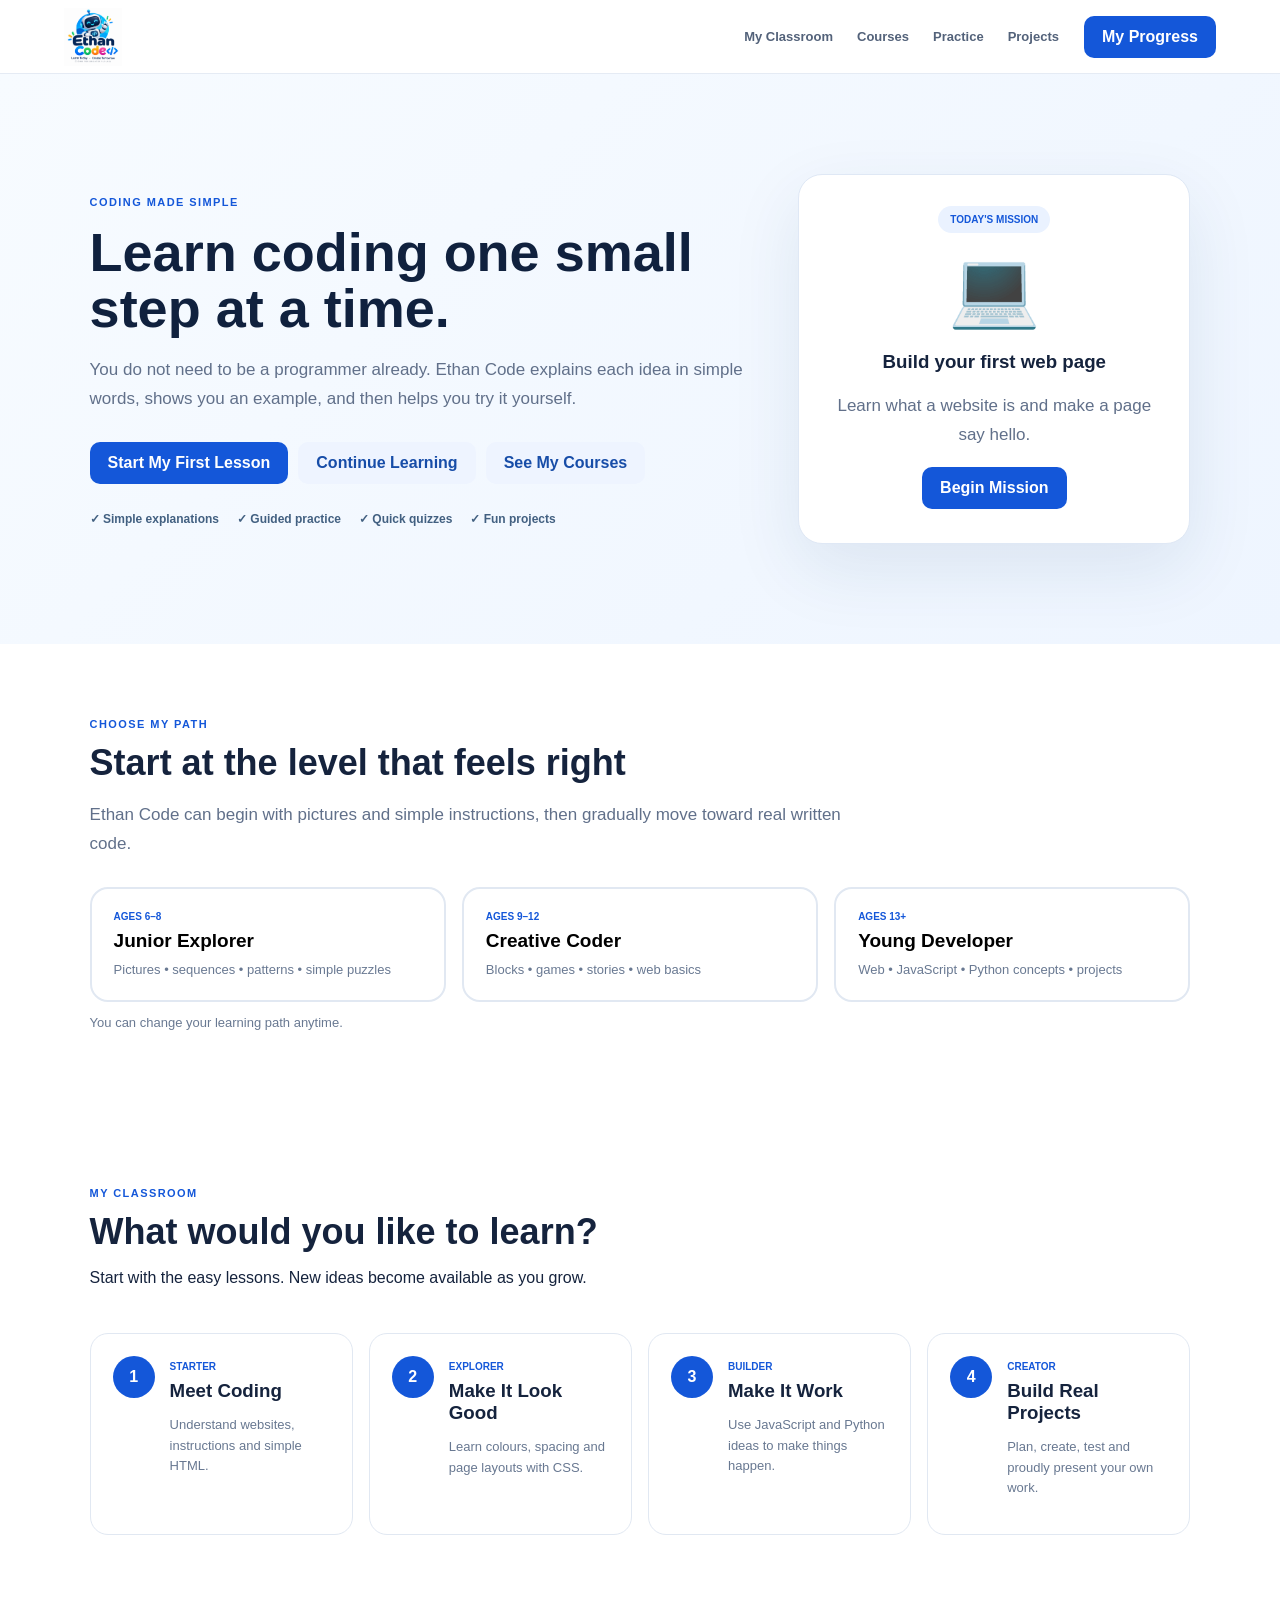
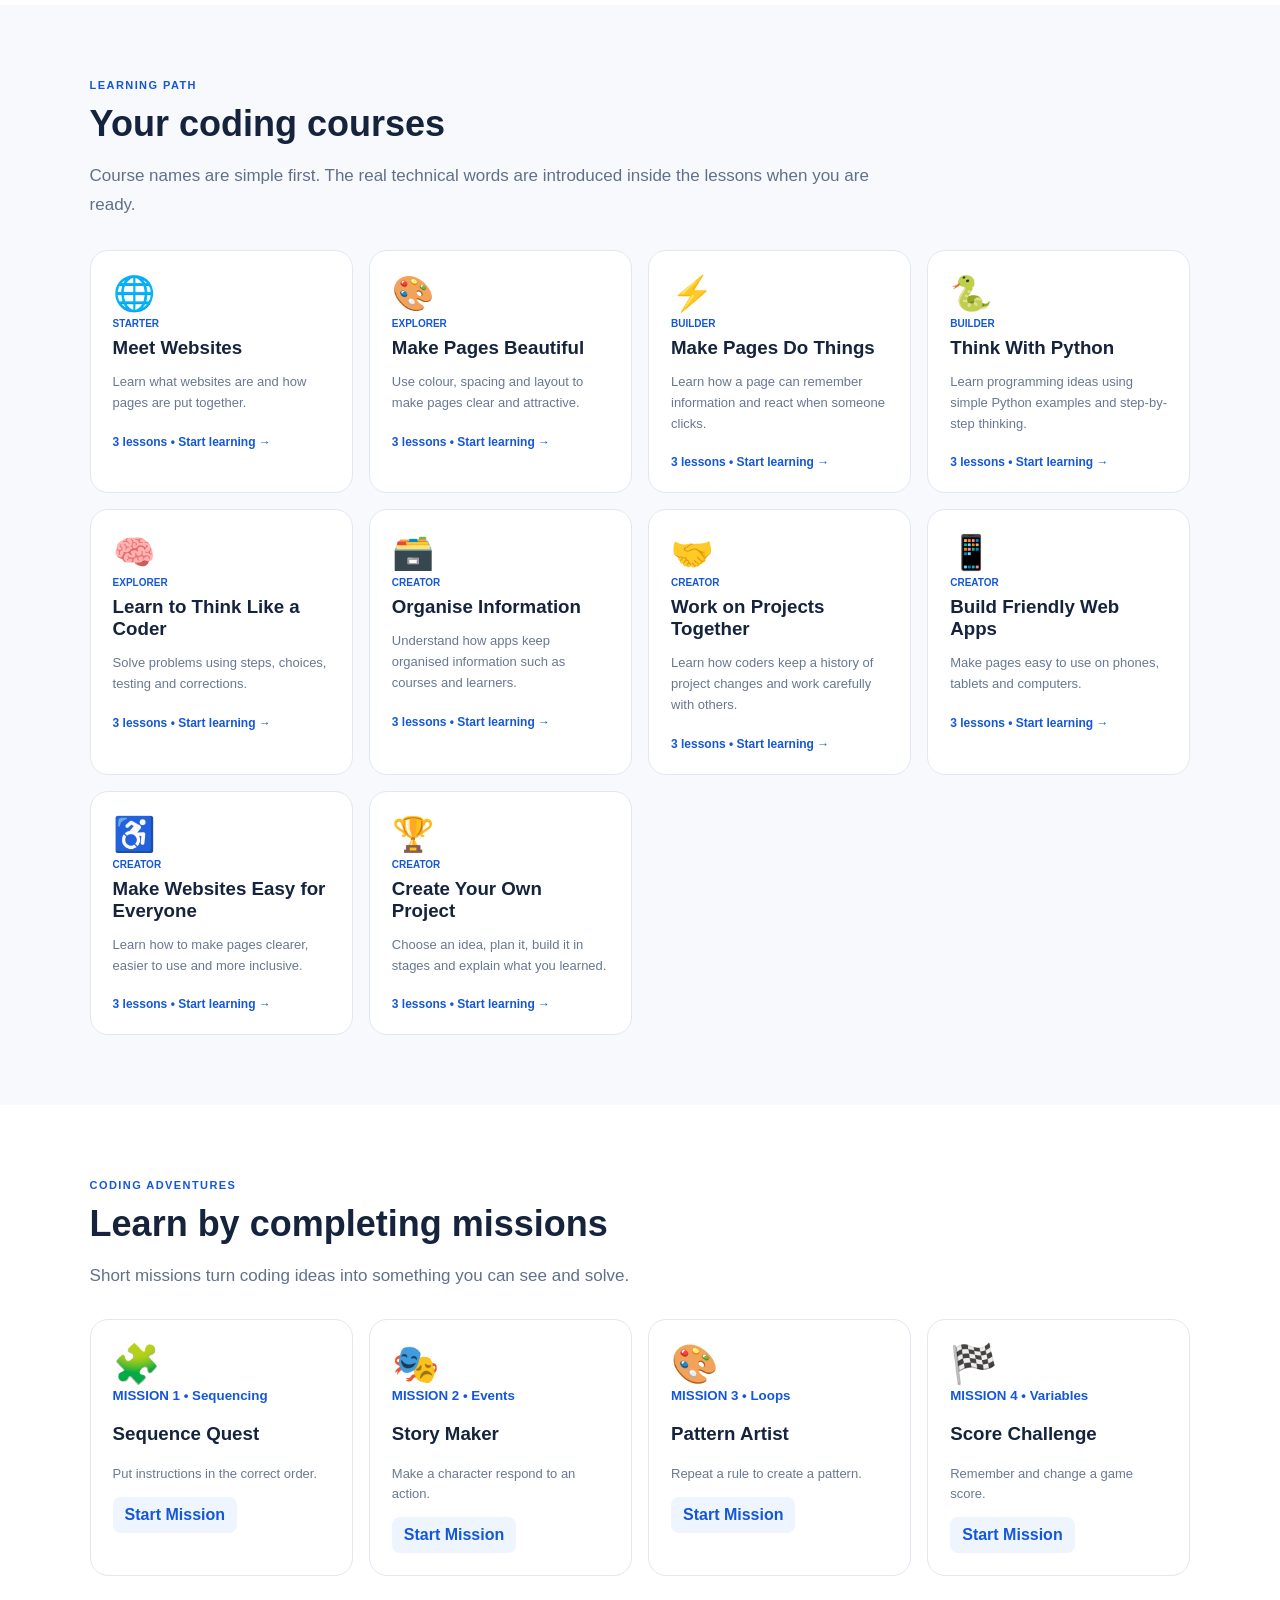
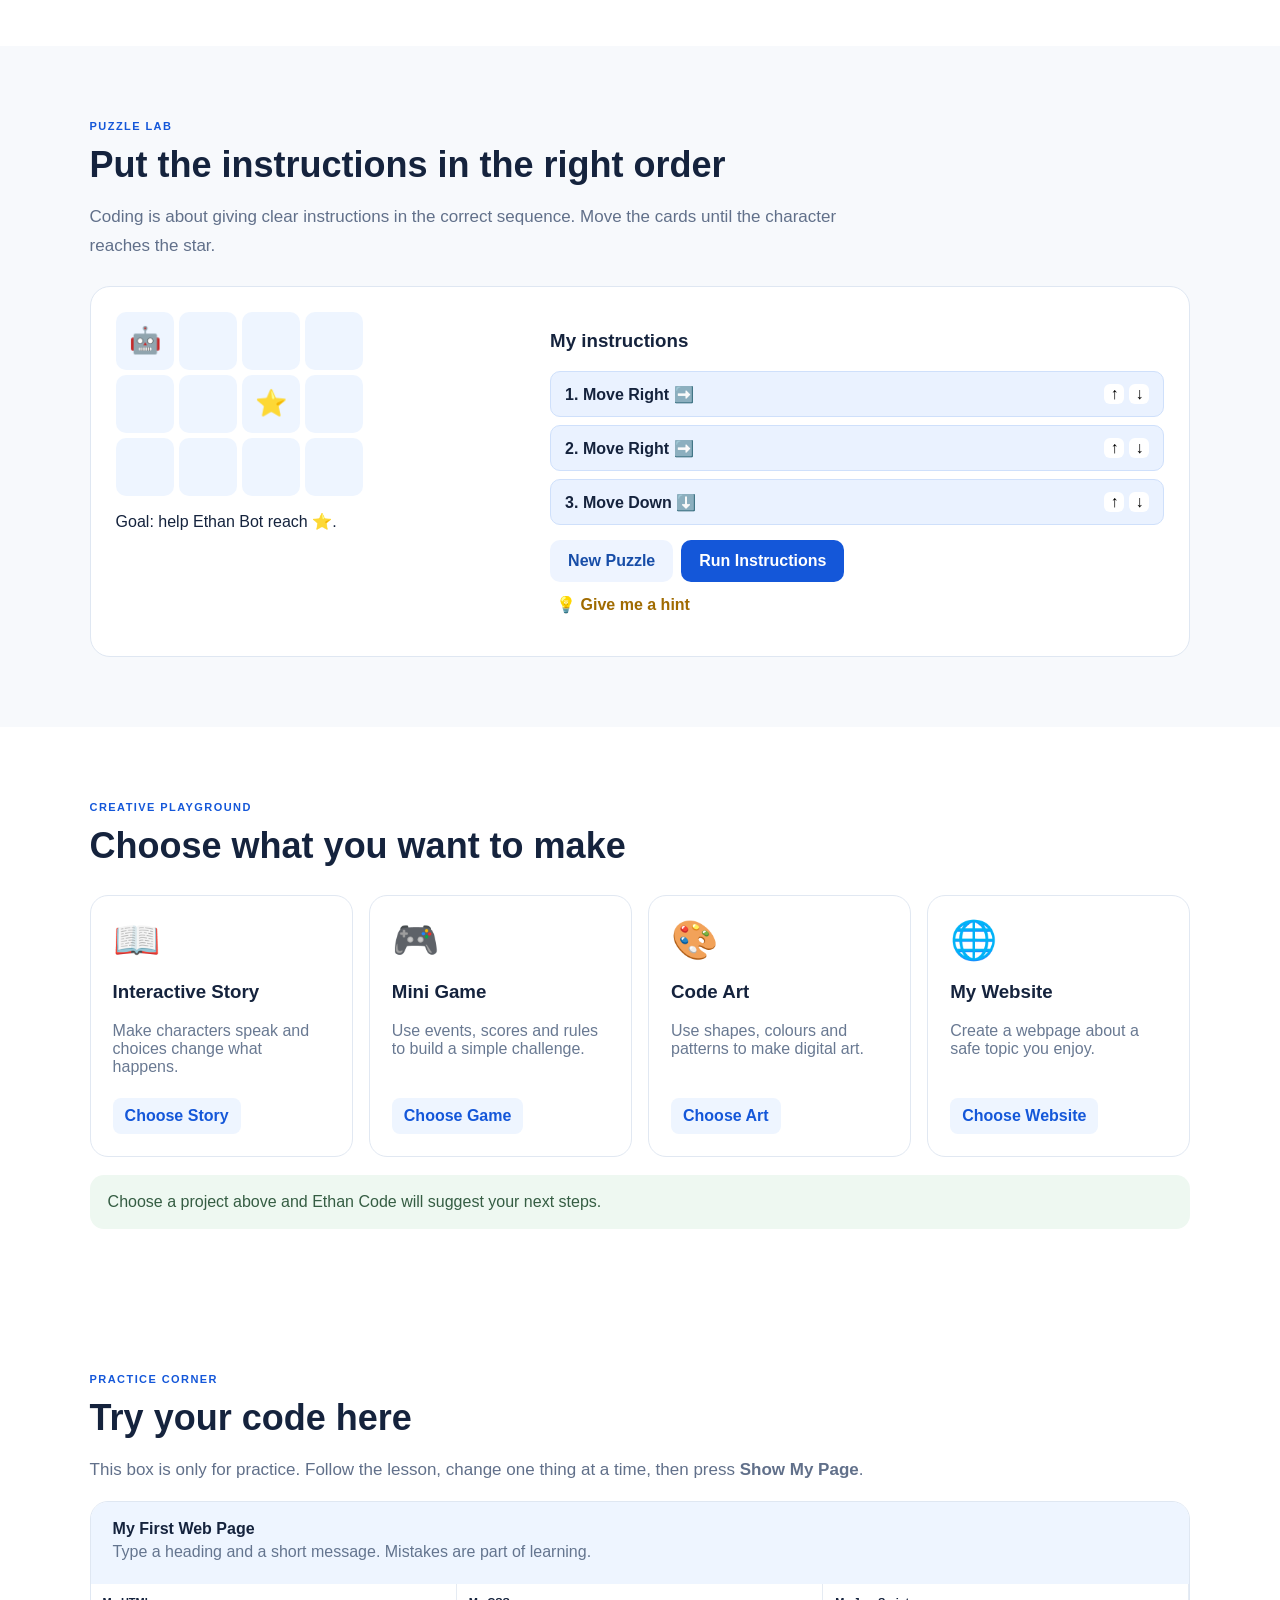
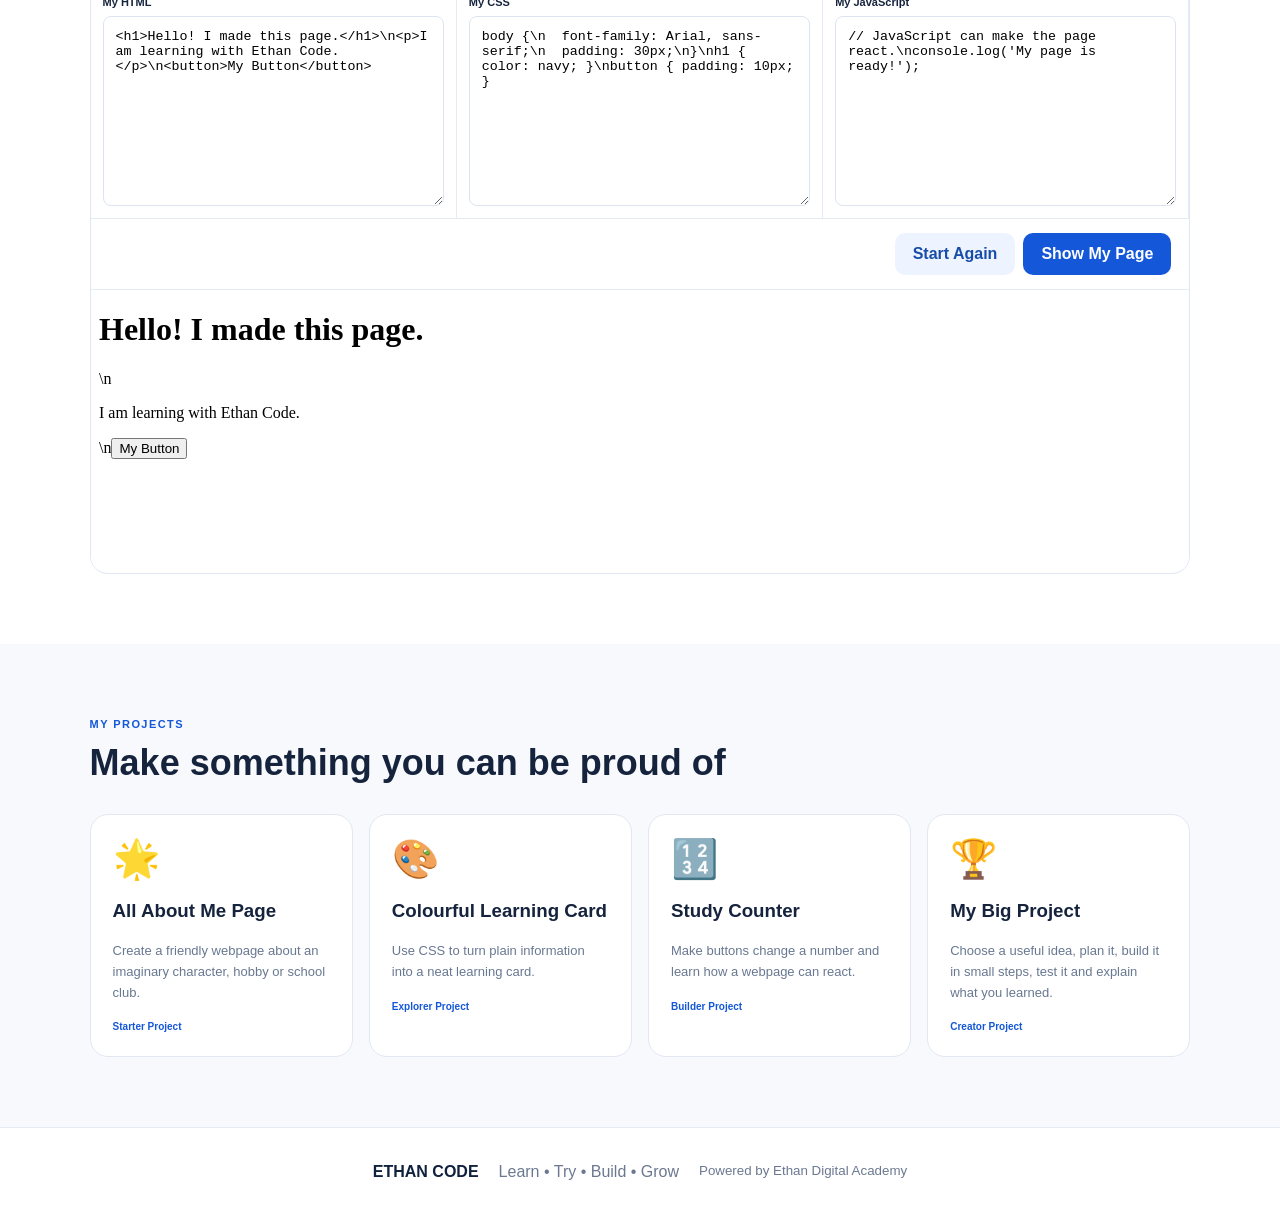
==== index.html @ 8cc3f7b1 "Add files via upload" ====
<!doctype html>
<html lang="en">
<head>
<meta charset="utf-8"><meta name="viewport" content="width=device-width,initial-scale=1">
<title>Ethan Code Classroom</title><link rel="stylesheet" href="assets/style.css">
</head>
<body>
<header class="top">
 <a class="brand" href="#" aria-label="Ethan Code home"><img class="official-logo" src="assets/ethan-code-logo.png" alt="Ethan Code"></a>
 <button class="menubtn" id="menuBtn" aria-label="Open menu">☰</button><nav id="mainNav"><a href="#classroom">My Classroom</a><a href="#courses">Courses</a><a href="#practice">Practice</a><a href="#projects">Projects</a></nav>
 <button class="pill" id="progressBtn">My Progress</button>
</header>

<main>
<section class="hero">
 <div><span class="tag">CODING MADE SIMPLE</span><h1>Learn coding one small step at a time.</h1>
 <p>You do not need to be a programmer already. Ethan Code explains each idea in simple words, shows you an example, and then helps you try it yourself.</p>
 <div class="heroactions"><button class="primary" id="startBtn">Start My First Lesson</button><button class="secondary" id="continueBtn">Continue Learning</button><a class="secondary" href="#courses">See My Courses</a></div>
 <div class="promise"><span>✓ Simple explanations</span><span>✓ Guided practice</span><span>✓ Quick quizzes</span><span>✓ Fun projects</span></div></div>
 <div class="hero-card"><span class="bubble">TODAY'S MISSION</span><div class="bigicon">💻</div><h3>Build your first web page</h3><p>Learn what a website is and make a page say hello.</p><button class="primary" id="missionBtn">Begin Mission</button></div>
</section>


<section class="section pathfinder" id="pathfinder">
 <span class="tag">CHOOSE MY PATH</span><h2>Start at the level that feels right</h2>
 <p class="lead">Ethan Code can begin with pictures and simple instructions, then gradually move toward real written code.</p>
 <div class="pathcards">
  <button data-path="junior"><b>AGES 6–8</b><strong>Junior Explorer</strong><span>Pictures • sequences • patterns • simple puzzles</span></button>
  <button data-path="creator"><b>AGES 9–12</b><strong>Creative Coder</strong><span>Blocks • games • stories • web basics</span></button>
  <button data-path="young"><b>AGES 13+</b><strong>Young Developer</strong><span>Web • JavaScript • Python concepts • projects</span></button>
 </div>
 <p class="pathnote" id="pathNote">You can change your learning path anytime.</p>
</section><section class="section" id="classroom">
 <div class="heading"><div><span class="tag">MY CLASSROOM</span><h2>What would you like to learn?</h2><p>Start with the easy lessons. New ideas become available as you grow.</p></div></div>
 <div class="levels">
  <article><span class="levelno">1</span><div><b>STARTER</b><h3>Meet Coding</h3><p>Understand websites, instructions and simple HTML.</p></div></article>
  <article><span class="levelno">2</span><div><b>EXPLORER</b><h3>Make It Look Good</h3><p>Learn colours, spacing and page layouts with CSS.</p></div></article>
  <article><span class="levelno">3</span><div><b>BUILDER</b><h3>Make It Work</h3><p>Use JavaScript and Python ideas to make things happen.</p></div></article>
  <article><span class="levelno">4</span><div><b>CREATOR</b><h3>Build Real Projects</h3><p>Plan, create, test and proudly present your own work.</p></div></article>
 </div>
</section>

<section class="section soft" id="courses">
 <span class="tag">LEARNING PATH</span><h2>Your coding courses</h2><p class="lead">Course names are simple first. The real technical words are introduced inside the lessons when you are ready.</p>
 <div class="coursegrid" id="courseGrid"></div>
</section>

<section class="section lesson hidden" id="lesson">
 <button class="back" id="closeLesson">← Back to courses</button>
 <div class="lessonhead"><span class="tag" id="lessonCourse"></span><span class="lessoncount" id="lessonCount"></span><h2 id="lessonTitle"></h2><p id="lessonIntro"></p></div>
 <div class="lessonsteps">
  <article><span class="step">1</span><div><h3>What are we learning?</h3><p id="learnWhat"></p></div></article>
  <article><span class="step">2</span><div><h3>Simple meaning</h3><p id="simpleMeaning"></p></div></article>
  <article><span class="step">3</span><div><h3>Think about it like this</h3><div class="story" id="everydayExample"></div></div></article>
  <article><span class="step">4</span><div><h3>Let me show you</h3><div class="showme" id="showMe"></div></div></article>
  <article><span class="step">5</span><div><h3>Try it with me</h3><p id="tryWithMe"></p><button class="practicebtn" id="openPractice">Open Practice Box</button></div></article>
  <article><span class="step">6</span><div><h3>Your turn</h3><p id="yourTurn"></p></div></article>
 </div>
 <div class="helpbar"><b>Need help?</b><button id="explainAgain">Explain it another way</button><button id="showHint">Give me a hint</button><p id="helpText"></p></div><div class="quickcheck"><span class="tag">QUICK QUESTION</span><h3 id="checkQuestion"></h3><div id="checkOptions"></div><p id="checkFeedback"></p></div>
 <div class="lessonend"><div><b>⭐ What did we learn?</b><p id="lessonSummary"></p></div><button class="primary" id="completeLesson">I Understand — Finish Lesson</button></div>
</section>


<section class="section adventure" id="adventure">
 <span class="tag">CODING ADVENTURES</span><h2>Learn by completing missions</h2>
 <p class="lead">Short missions turn coding ideas into something you can see and solve.</p>
 <div class="missiongrid" id="missionGrid"></div>
</section>

<section class="section soft" id="puzzles">
 <span class="tag">PUZZLE LAB</span><h2>Put the instructions in the right order</h2>
 <p class="lead">Coding is about giving clear instructions in the correct sequence. Move the cards until the character reaches the star.</p>
 <div class="puzzlebox">
  <div class="puzzleworld"><div class="gridworld" id="gridWorld"></div><p id="puzzleMessage">Goal: help Ethan Bot reach ⭐.</p></div>
  <div class="blocks"><h3>My instructions</h3><div id="blockList"></div><div class="puzzleactions"><button class="secondary" id="shufflePuzzle">New Puzzle</button><button class="primary" id="runPuzzle">Run Instructions</button></div><button class="hint" id="hintPuzzle">💡 Give me a hint</button><p id="hintText"></p></div>
 </div>
</section>

<section class="section" id="creative">
 <span class="tag">CREATIVE PLAYGROUND</span><h2>Choose what you want to make</h2>
 <div class="interestgrid">
  <article data-interest="story"><div>📖</div><h3>Interactive Story</h3><p>Make characters speak and choices change what happens.</p><button>Choose Story</button></article>
  <article data-interest="game"><div>🎮</div><h3>Mini Game</h3><p>Use events, scores and rules to build a simple challenge.</p><button>Choose Game</button></article>
  <article data-interest="art"><div>🎨</div><h3>Code Art</h3><p>Use shapes, colours and patterns to make digital art.</p><button>Choose Art</button></article>
  <article data-interest="web"><div>🌐</div><h3>My Website</h3><p>Create a webpage about a safe topic you enjoy.</p><button>Choose Website</button></article>
 </div>
 <div class="choicebox" id="choiceBox">Choose a project above and Ethan Code will suggest your next steps.</div>
</section>
<section class="section practice" id="practice">
 <span class="tag">PRACTICE CORNER</span><h2>Try your code here</h2><p class="lead">This box is only for practice. Follow the lesson, change one thing at a time, then press <b>Show My Page</b>.</p>
 <div class="practicebox"><div class="practicehelp"><b id="practiceTitle">My First Web Page</b><p id="practiceHelp">Type a heading and a short message. Mistakes are part of learning.</p></div>
 <div class="editors"><label>My HTML<textarea id="htmlCode"></textarea></label><label>My CSS<textarea id="cssCode"></textarea></label><label>My JavaScript<textarea id="jsCode"></textarea></label></div>
 <div class="practiceactions"><button class="secondary" id="resetCode">Start Again</button><button class="primary" id="runCode">Show My Page</button></div>
 <iframe id="preview" title="My practice result" sandbox="allow-scripts"></iframe></div>
</section>

<section class="section soft" id="projects">
 <span class="tag">MY PROJECTS</span><h2>Make something you can be proud of</h2><div class="projectgrid">
 <article><div>🌟</div><h3>All About Me Page</h3><p>Create a friendly webpage about an imaginary character, hobby or school club.</p><span>Starter Project</span></article>
 <article><div>🎨</div><h3>Colourful Learning Card</h3><p>Use CSS to turn plain information into a neat learning card.</p><span>Explorer Project</span></article>
 <article><div>🔢</div><h3>Study Counter</h3><p>Make buttons change a number and learn how a webpage can react.</p><span>Builder Project</span></article>
 <article><div>🏆</div><h3>My Big Project</h3><p>Choose a useful idea, plan it, build it in small steps, test it and explain what you learned.</p><span>Creator Project</span></article>
 </div>
</section>
</main>

<div class="modal hidden" id="progressModal"><div class="modalbox"><button class="x" id="closeProgress">×</button><span class="tag">MY PROGRESS</span><h2>Look how far you have come!</h2><div class="stars" id="starCount">⭐ 0 learning stars</div><div class="progressline"><i id="progressBar"></i></div><p id="progressText"></p><div id="badges" class="badges"></div><div class="progressactions"><button class="secondary" id="continueProgress">Continue Learning</button><button class="danger-lite" id="resetProgress">Reset My Progress</button></div></div></div>
<footer><b>ETHAN CODE</b><span>Learn • Try • Build • Grow</span><small>Powered by Ethan Digital Academy</small></footer>
<script src="assets/app.js"></script></body></html>
---- assets/style.css ----
*{box-sizing:border-box}html{scroll-behavior:smooth}body{margin:0;font-family:Inter,Segoe UI,Arial,sans-serif;color:#15233d;background:#fff}button,a{font:inherit}.top{height:74px;display:flex;align-items:center;gap:25px;padding:0 5%;border-bottom:1px solid #e5ebf4;position:sticky;top:0;background:#fff;z-index:20}.brand{display:flex;align-items:center;gap:10px;text-decoration:none;color:#10213e}.brand small{display:block;font-size:9px;color:#71809a}.logo{display:grid;place-items:center;width:42px;height:42px;border-radius:13px;background:#1457d9;color:#fff;font-weight:900}.top nav{display:flex;gap:24px;margin-left:auto}.top nav a{text-decoration:none;color:#53627a;font-weight:700;font-size:13px}.pill,.primary,.secondary,.practicebtn{border:0;border-radius:10px;padding:12px 18px;font-weight:800;cursor:pointer}.pill,.primary{background:#1457d9;color:#fff}.secondary{background:#eef4ff;color:#174da8;text-decoration:none}.hero{min-height:570px;padding:70px 7%;display:grid;grid-template-columns:1.25fr .75fr;gap:55px;align-items:center;background:linear-gradient(135deg,#f7fbff,#eef5ff)}.tag{font-size:11px;font-weight:900;letter-spacing:.13em;color:#1457d9}.hero h1{font-size:54px;line-height:1.04;max-width:760px;margin:14px 0 20px;color:#10213e}.hero p,.lead{font-size:17px;line-height:1.7;color:#61708a;max-width:780px}.heroactions{display:flex;gap:10px;margin:28px 0}.promise{display:flex;gap:18px;flex-wrap:wrap;color:#426081;font-size:12px;font-weight:800}.hero-card{background:#fff;border:1px solid #dfe8f5;border-radius:24px;padding:34px;text-align:center;box-shadow:0 25px 70px #193b6b18}.bigicon{font-size:74px;margin:18px}.bubble{background:#eaf2ff;color:#1457d9;border-radius:30px;padding:8px 12px;font-size:10px;font-weight:900}.section{padding:70px 7%}.soft{background:#f7f9fc}.heading{display:flex;justify-content:space-between}.section h2{font-size:36px;margin:10px 0}.levels,.coursegrid,.projectgrid{display:grid;grid-template-columns:repeat(4,1fr);gap:16px;margin-top:30px}.levels article,.coursegrid article,.projectgrid article{border:1px solid #e1e8f2;border-radius:18px;padding:22px;background:#fff}.levels article{display:flex;gap:15px}.levelno{display:grid;place-items:center;min-width:42px;height:42px;border-radius:50%;background:#1457d9;color:#fff;font-weight:900}.levels b,.coursegrid b{font-size:10px;color:#1457d9}.levels h3,.coursegrid h3{margin:6px 0}.levels p,.coursegrid p,.projectgrid p{color:#687891;font-size:13px;line-height:1.6}.coursegrid article{cursor:pointer;transition:.18s}.coursegrid article:hover{transform:translateY(-3px);box-shadow:0 15px 35px #1b3f7415}.courseicon{font-size:34px}.coursegrid .go{display:inline-block;margin-top:8px;color:#1457d9;font-weight:900;font-size:12px}.hidden{display:none!important}.lesson{max-width:1100px;margin:auto}.back{border:0;background:none;color:#1457d9;font-weight:800;cursor:pointer;margin-bottom:25px}.lessonhead{padding:30px;border-radius:20px;background:#eef5ff}.lessonhead h2{margin-bottom:8px}.lessonsteps{margin-top:25px}.lessonsteps article{display:flex;gap:18px;padding:24px 0;border-bottom:1px solid #e7edf5}.step{display:grid;place-items:center;min-width:38px;height:38px;border-radius:50%;background:#1457d9;color:#fff;font-weight:900}.lessonsteps h3{margin:5px 0 10px}.lessonsteps p,.story,.showme{color:#53647e;line-height:1.75}.story{background:#fff8e8;border-left:4px solid #f3b72b;padding:18px;border-radius:10px}.showme{background:#10213e;color:#eef5ff;padding:18px;border-radius:12px;font-family:ui-monospace,Consolas,monospace;white-space:pre-wrap}.practicebtn{background:#e9f2ff;color:#1457d9;margin-top:8px}.quickcheck{margin:30px 0;padding:26px;border-radius:18px;background:#f7f9fc;border:1px solid #e1e8f2}.quickcheck button{display:block;width:100%;text-align:left;padding:12px;margin:8px 0;border:1px solid #dce5f1;background:#fff;border-radius:10px;cursor:pointer}.lessonend{display:flex;justify-content:space-between;gap:20px;align-items:center;background:#eaf8f0;padding:24px;border-radius:18px}.practicebox{max-width:1200px;border:1px solid #dfe7f2;border-radius:18px;overflow:hidden;background:#fff}.practicehelp{padding:18px 22px;background:#eef5ff}.practicehelp p{margin:5px 0;color:#64758f}.editors{display:grid;grid-template-columns:repeat(3,1fr)}.editors label{font-size:11px;font-weight:900;padding:12px;border-right:1px solid #e5ebf3}.editors textarea{display:block;width:100%;height:190px;margin-top:8px;border:1px solid #dce4ef;border-radius:8px;padding:12px;font-family:Consolas,monospace;resize:vertical}.practiceactions{display:flex;justify-content:flex-end;gap:8px;padding:14px 18px;border-top:1px solid #e5ebf3}iframe{width:100%;height:280px;border:0;border-top:1px solid #e5ebf3;background:#fff}.projectgrid article>div{font-size:38px}.projectgrid span{font-size:10px;font-weight:900;color:#1457d9}.modal{position:fixed;inset:0;background:#0c1838aa;z-index:50;display:grid;place-items:center;padding:20px}.modalbox{width:min(520px,100%);background:#fff;border-radius:20px;padding:30px;position:relative}.x{position:absolute;right:18px;top:14px;border:0;background:none;font-size:24px;cursor:pointer}.progressline{height:12px;background:#e7edf5;border-radius:20px;overflow:hidden;margin:22px 0}.progressline i{display:block;height:100%;width:0;background:#1457d9}.badges{display:flex;gap:8px;flex-wrap:wrap}.badges span{padding:9px 12px;border-radius:30px;background:#eef5ff;font-size:11px;font-weight:800}footer{padding:35px 7%;display:flex;gap:20px;justify-content:center;color:#6b7890;border-top:1px solid #e5ebf3}footer b{color:#10213e}@media(max-width:950px){.hero{grid-template-columns:1fr}.levels,.coursegrid,.projectgrid{grid-template-columns:1fr 1fr}.top nav{display:none}.editors{grid-template-columns:1fr}.editors label{border-right:0;border-bottom:1px solid #e5ebf3}}@media(max-width:600px){.hero{padding:50px 5%}.hero h1{font-size:39px}.section{padding:55px 5%}.levels,.coursegrid,.projectgrid{grid-template-columns:1fr}.lessonend{align-items:flex-start;flex-direction:column}.top{padding:0 4%}.brand small{display:none}}
.pathcards,.missiongrid,.interestgrid{display:grid;grid-template-columns:repeat(3,1fr);gap:16px;margin-top:28px}.pathcards button{text-align:left;border:2px solid #e1e8f2;background:#fff;border-radius:18px;padding:22px;cursor:pointer}.pathcards button.active{border-color:#1457d9;background:#eef5ff}.pathcards b{display:block;font-size:10px;color:#1457d9}.pathcards strong{display:block;font-size:19px;margin:8px 0}.pathcards span,.pathnote{color:#697992;font-size:13px}.missiongrid{grid-template-columns:repeat(4,1fr)}.missiongrid article{border:1px solid #e1e8f2;border-radius:18px;padding:22px;background:#fff}.missiongrid .mi{font-size:38px}.missiongrid small{color:#1457d9;font-weight:900}.missiongrid p{color:#697992;font-size:13px;line-height:1.55}.missiongrid button,.interestgrid button{border:0;background:#eef5ff;color:#1457d9;padding:9px 12px;border-radius:8px;font-weight:800;cursor:pointer}.puzzlebox{display:grid;grid-template-columns:.8fr 1.2fr;gap:25px;background:#fff;border:1px solid #dfe7f2;border-radius:20px;padding:25px;margin-top:25px}.gridworld{display:grid;grid-template-columns:repeat(4,58px);gap:5px}.cell{width:58px;height:58px;background:#eef5ff;border-radius:10px;display:grid;place-items:center;font-size:26px}.block{display:flex;align-items:center;justify-content:space-between;background:#eaf2ff;border:1px solid #cfe0fb;padding:12px 14px;border-radius:10px;margin:8px 0;font-weight:800}.block div button{border:0;background:#fff;border-radius:6px;margin-left:5px;cursor:pointer}.puzzleactions{display:flex;gap:8px;margin-top:15px}.hint{border:0;background:none;color:#a06b00;font-weight:800;margin-top:12px;cursor:pointer}.interestgrid{grid-template-columns:repeat(4,1fr)}.interestgrid article{border:1px solid #e1e8f2;border-radius:18px;padding:22px}.interestgrid article>div{font-size:38px}.interestgrid p{color:#697992;min-height:60px}.choicebox{margin-top:18px;padding:18px;border-radius:14px;background:#eef8f1;color:#355d43}.helpbar{margin:24px 0;padding:18px;background:#fff8e8;border-radius:14px}.helpbar button{border:0;background:#fff;color:#805b00;border-radius:8px;padding:9px 12px;margin:6px;cursor:pointer;font-weight:800}.helpbar p{color:#665a3c}.stars{font-weight:900;color:#9b6c00;margin-top:18px}@media(max-width:900px){.pathcards,.missiongrid,.interestgrid{grid-template-columns:1fr 1fr}.puzzlebox{grid-template-columns:1fr}}@media(max-width:600px){.pathcards,.missiongrid,.interestgrid{grid-template-columns:1fr}.gridworld{grid-template-columns:repeat(4,48px)}.cell{width:48px;height:48px}}

.official-logo{display:block;width:112px;height:58px;object-fit:contain;object-position:left center}.top .brand{min-width:125px}@media(max-width:600px){.official-logo{width:92px;height:52px}.top .brand{min-width:98px}}

.menubtn{display:none;border:0;background:#eef4ff;color:#1457d9;border-radius:9px;padding:9px 11px;font-weight:900;cursor:pointer}
@media(max-width:950px){.menubtn{display:block;margin-left:auto}.top nav.open{display:flex;position:absolute;top:73px;left:0;right:0;background:#fff;padding:18px 5%;flex-direction:column;border-bottom:1px solid #e5ebf4;box-shadow:0 12px 25px #18365c12}.top .pill{margin-left:0}}

/* v7.3 production robustness */
.continuebox{display:flex;gap:12px;align-items:center;justify-content:center;flex-wrap:wrap;margin-top:18px}.continuebox .secondary{background:#fff}.coursegrid article.completed{outline:2px solid rgba(22,163,74,.22)}.coursegrid article.completed .go:before{content:'✓ ';font-weight:900}.quickcheck button.selected{outline:3px solid rgba(37,99,235,.25)}.missiongrid article.completed{box-shadow:0 0 0 2px rgba(22,163,74,.25) inset}.choicebox .launch-template{margin-top:12px}.danger-lite{border:1px solid #d9dee8;background:#fff;border-radius:12px;padding:10px 14px;font-weight:700;cursor:pointer}.progressactions{display:flex;gap:10px;justify-content:flex-end;flex-wrap:wrap;margin-top:16px}
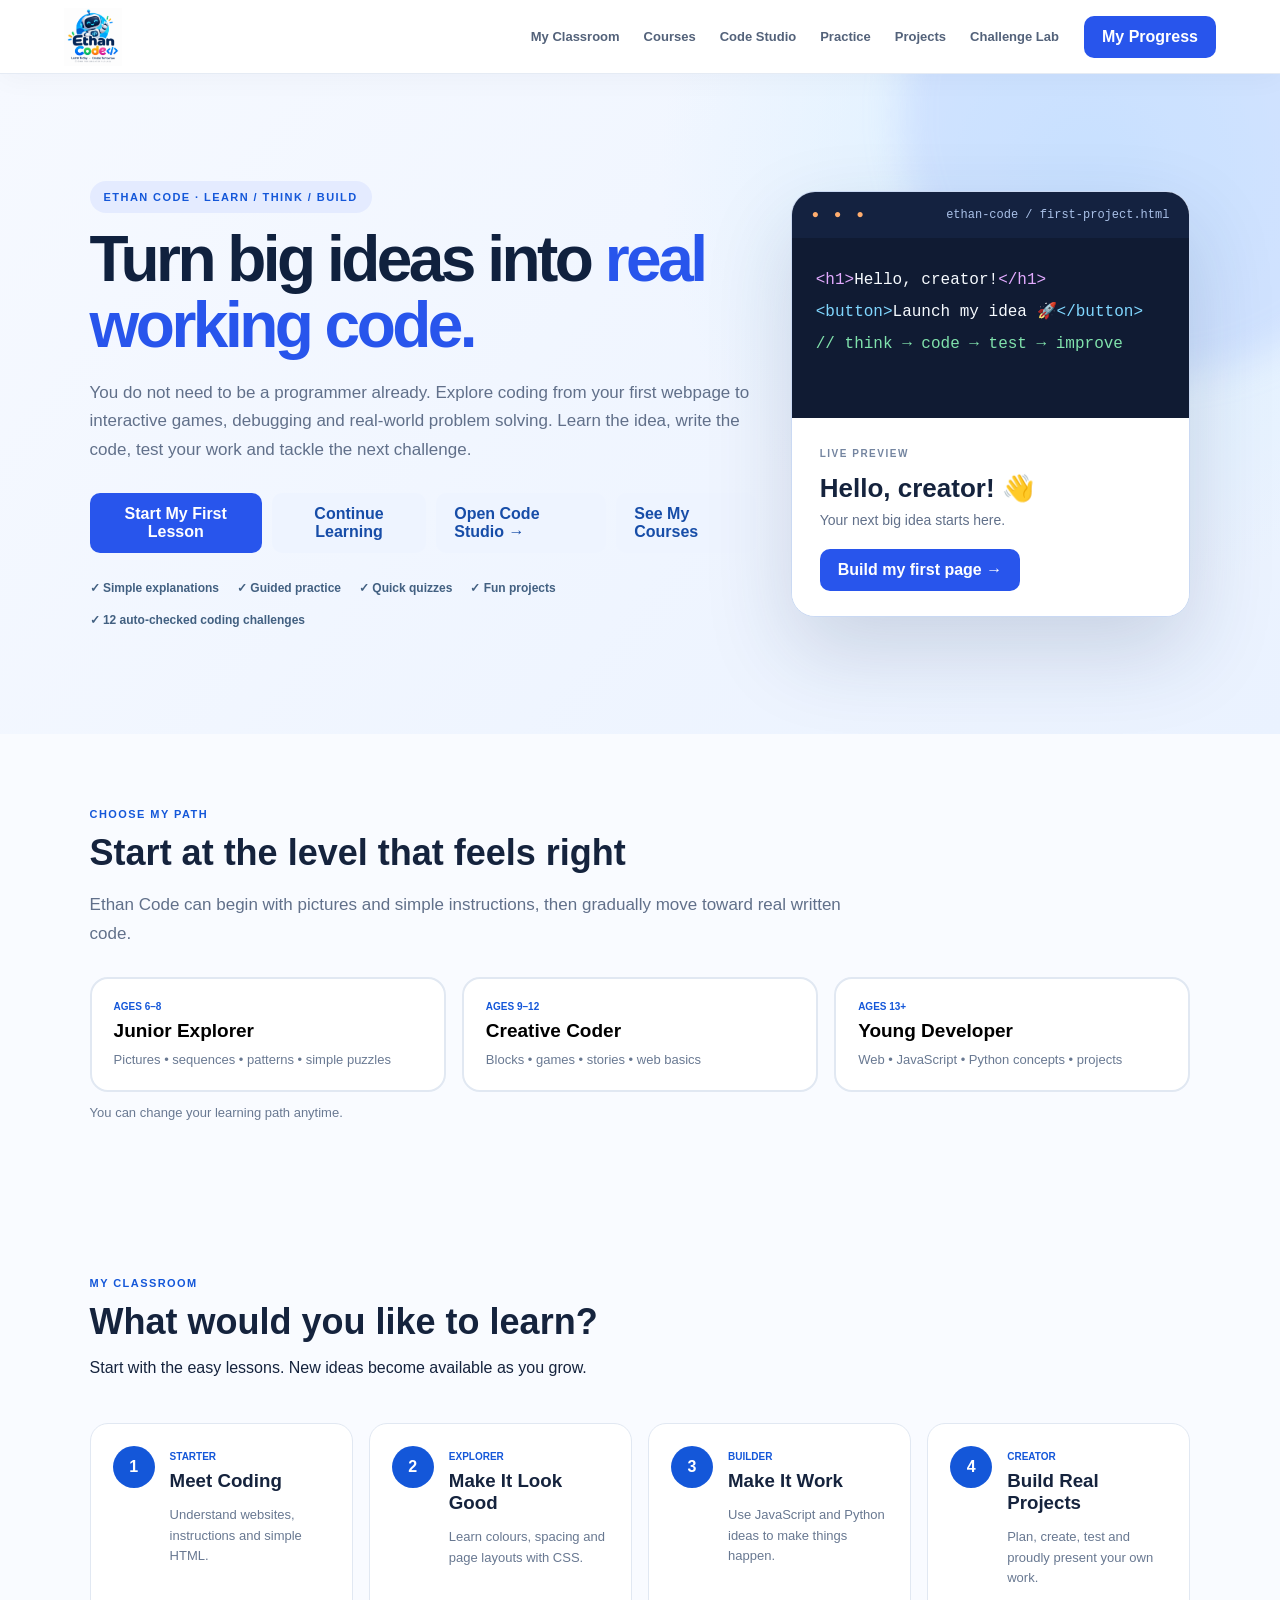
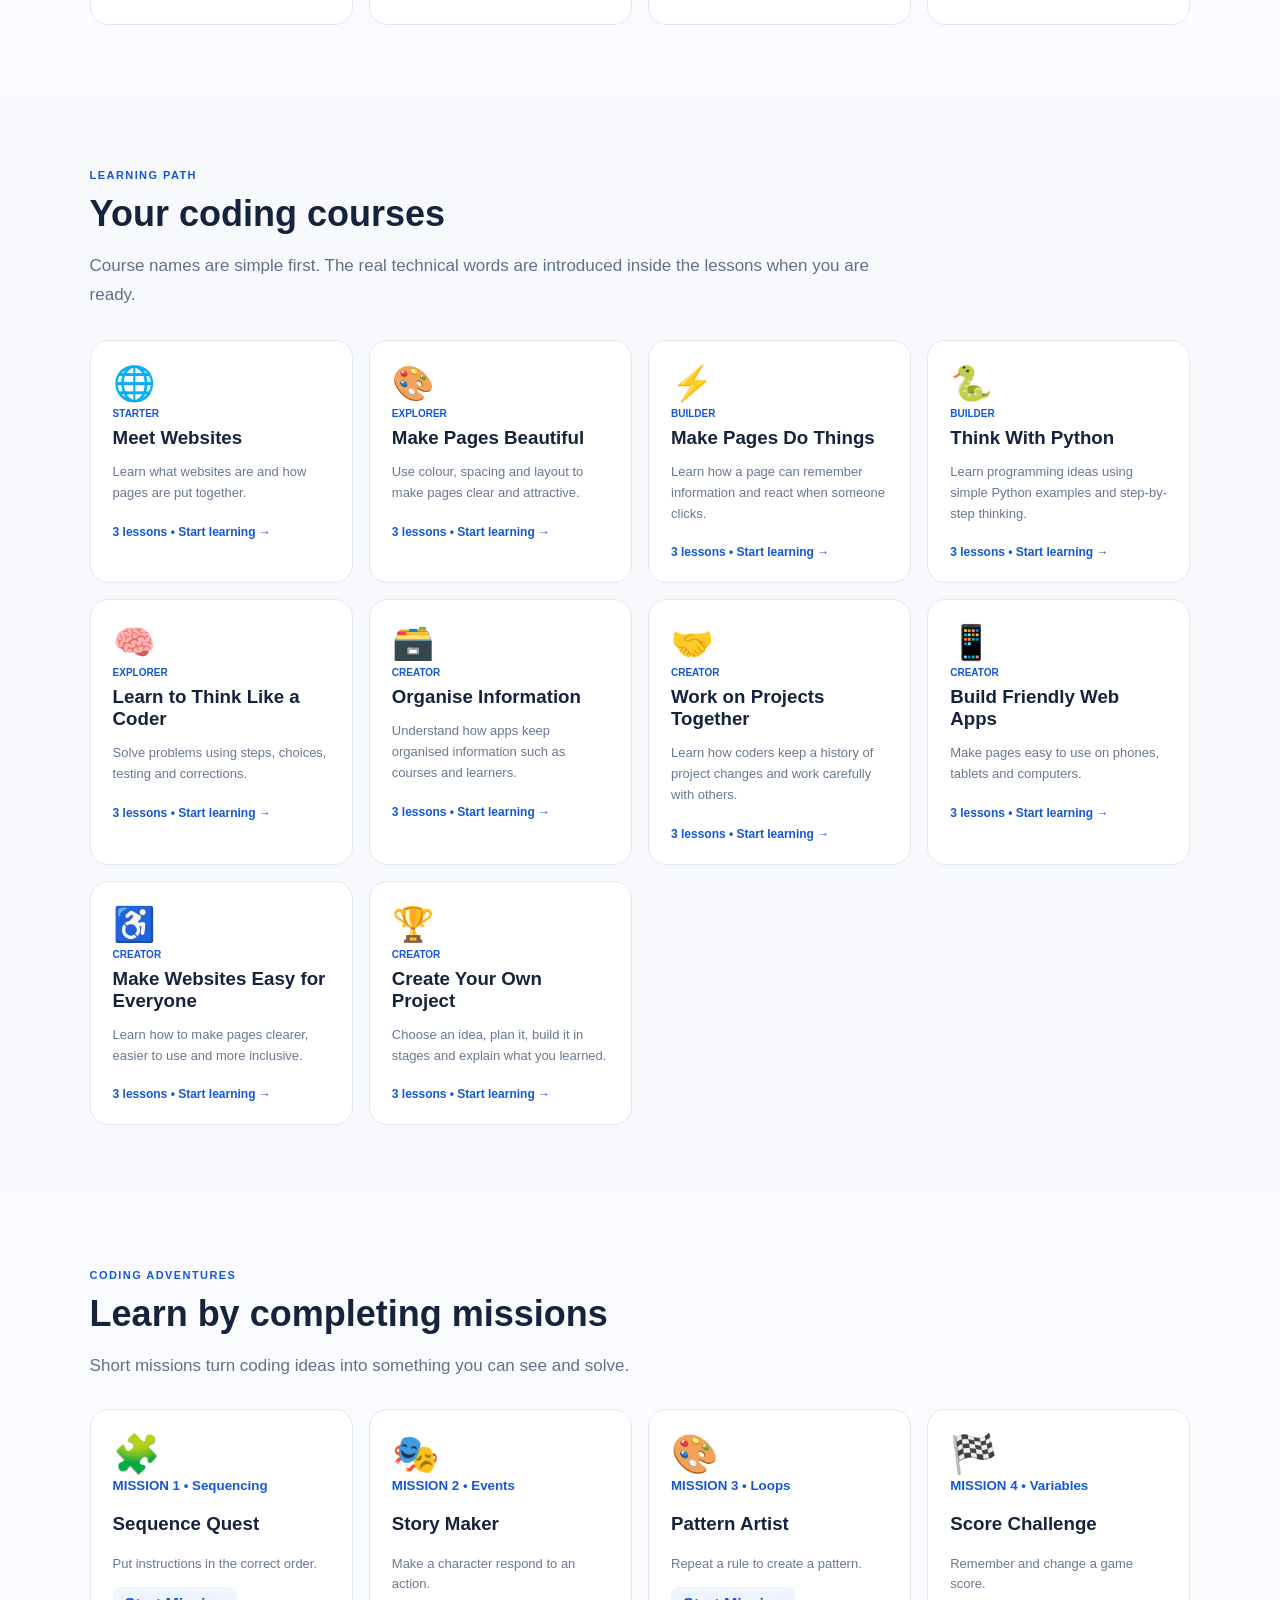
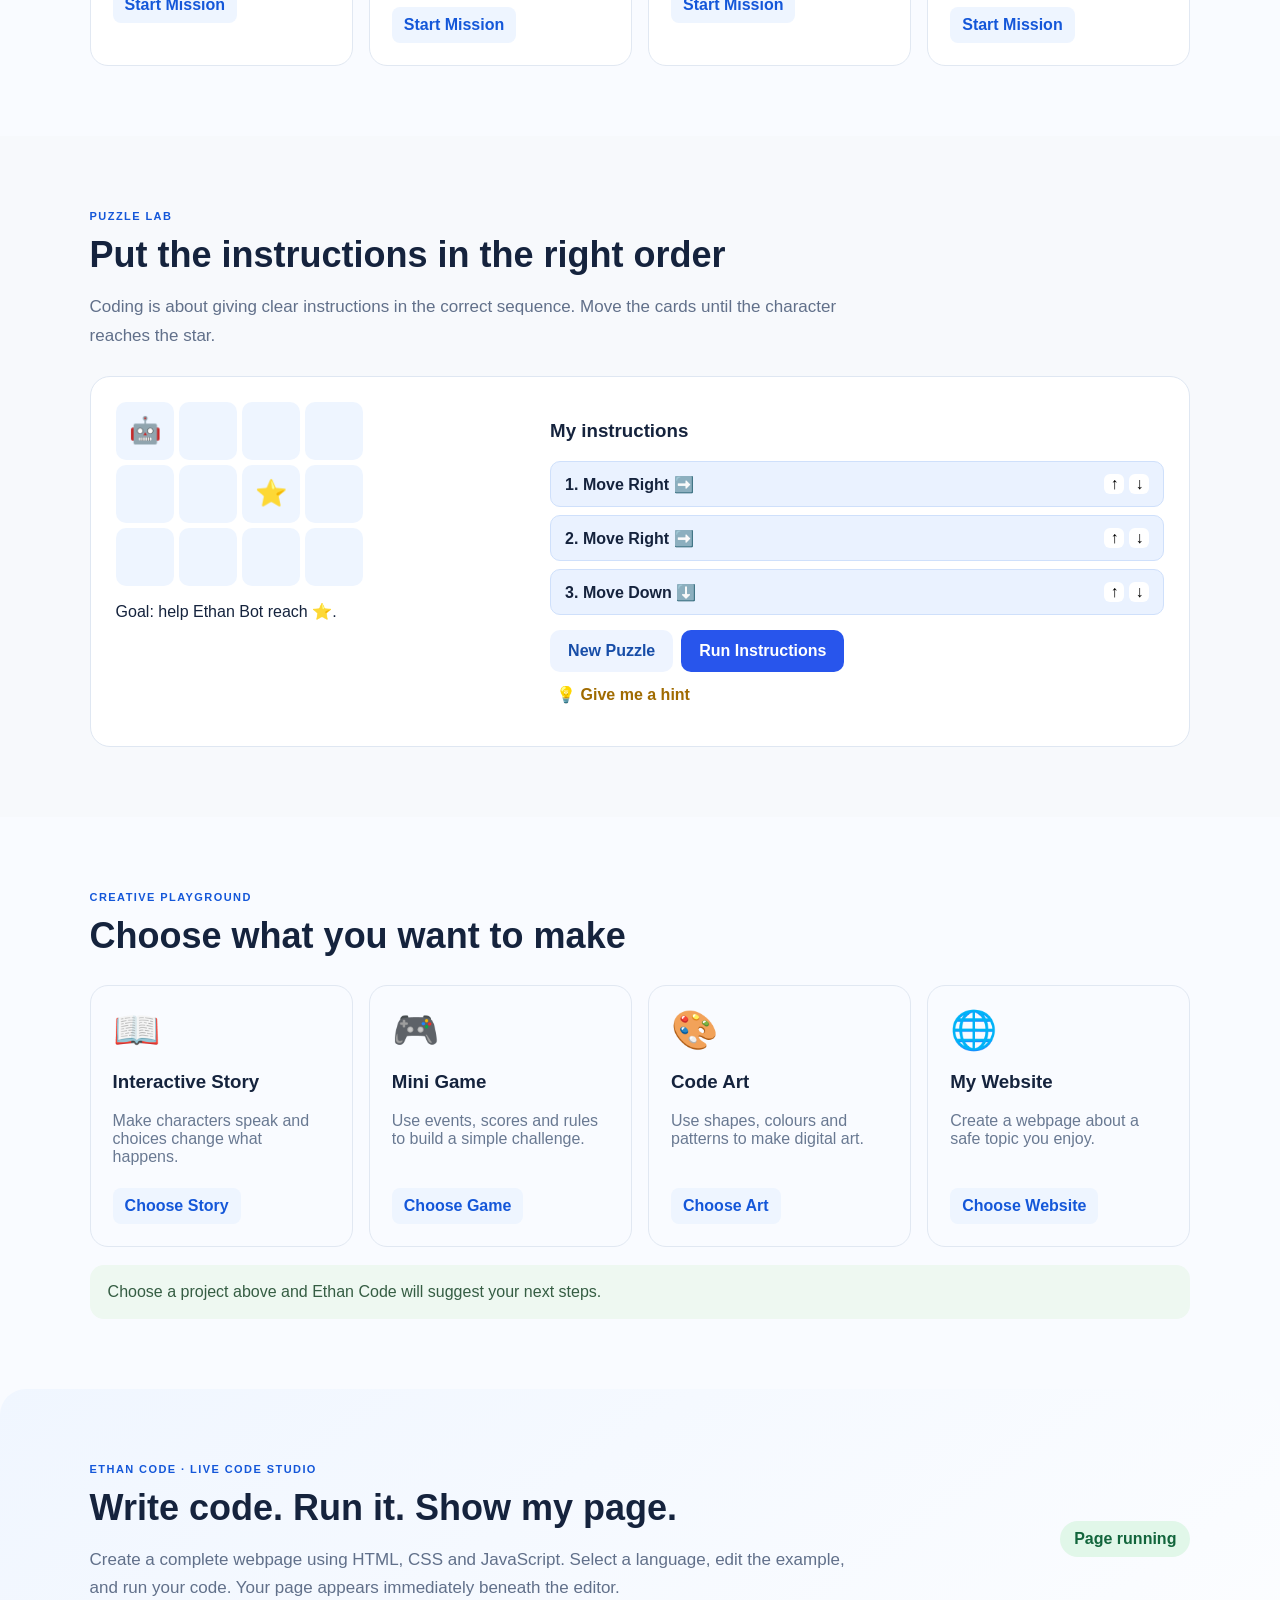
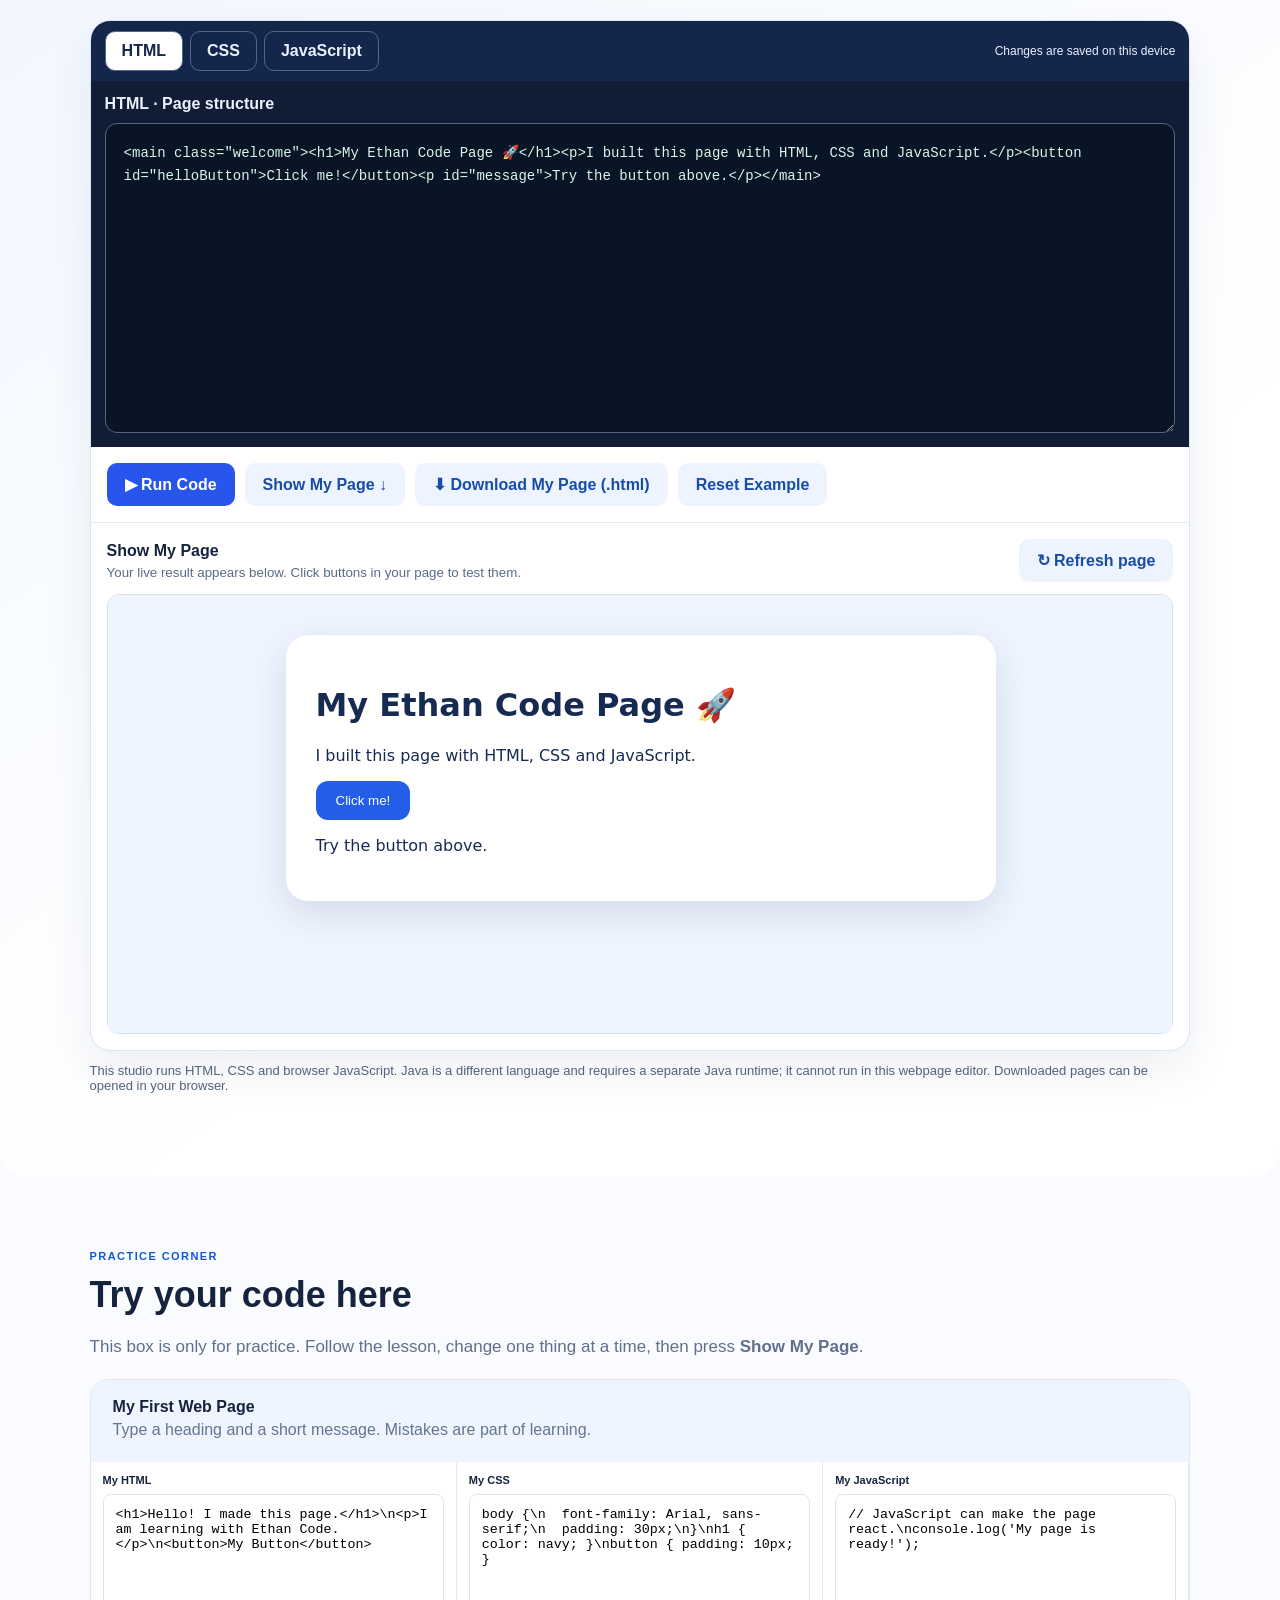
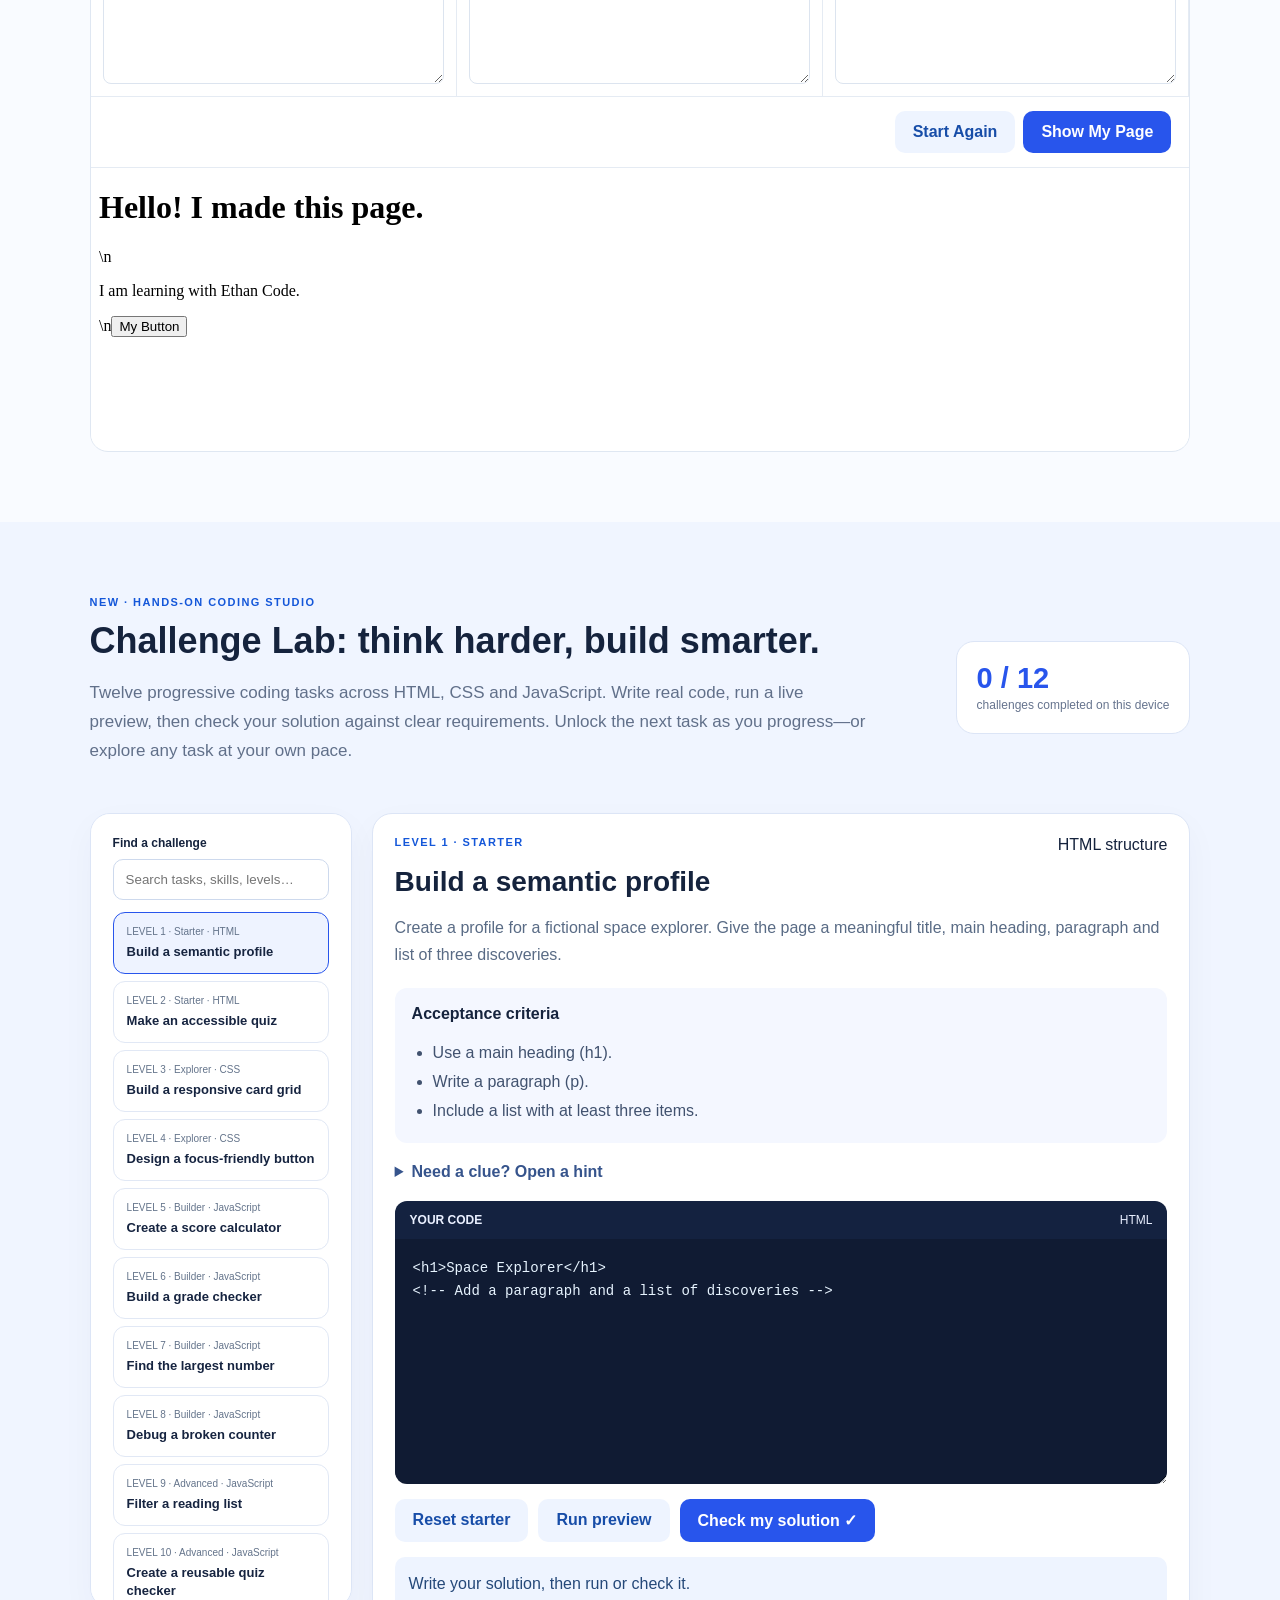
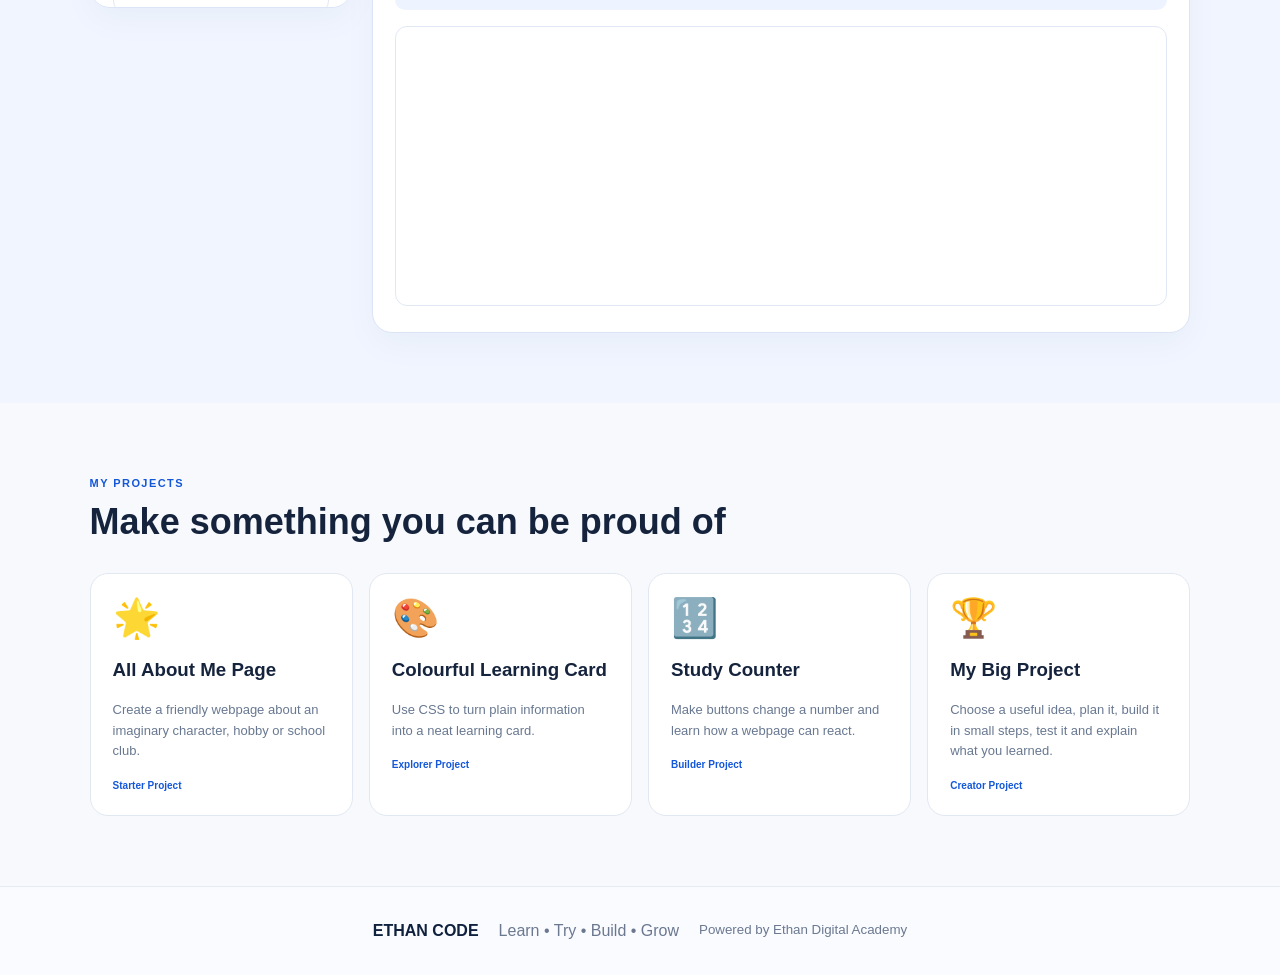
==== commit f3800228: "Add files via upload" ====
--- a/index.html
+++ b/index.html
@@ -2,22 +2,22 @@
 <html lang="en">
 <head>
 <meta charset="utf-8"><meta name="viewport" content="width=device-width,initial-scale=1">
-<title>Ethan Code Classroom</title><link rel="stylesheet" href="assets/style.css">
+<title>Ethan Code | Coding Academy & Challenge Lab</title><meta name="description" content="Learn HTML, CSS and JavaScript with Ethan Code. Build real projects, solve progressive coding challenges and test your work in a live coding studio."><link rel="stylesheet" href="assets/style.css">
 </head>
 <body>
 <header class="top">
  <a class="brand" href="#" aria-label="Ethan Code home"><img class="official-logo" src="assets/ethan-code-logo.png" alt="Ethan Code"></a>
- <button class="menubtn" id="menuBtn" aria-label="Open menu">☰</button><nav id="mainNav"><a href="#classroom">My Classroom</a><a href="#courses">Courses</a><a href="#practice">Practice</a><a href="#projects">Projects</a></nav>
+ <button class="menubtn" id="menuBtn" aria-label="Open menu">☰</button><nav id="mainNav"><a href="#classroom">My Classroom</a><a href="#courses">Courses</a><a href="#codeStudio">Code Studio</a><a href="#practice">Practice</a><a href="#projects">Projects</a><a href="#challengeLab">Challenge Lab</a></nav>
  <button class="pill" id="progressBtn">My Progress</button>
 </header>
 
 <main>
-<section class="hero">
- <div><span class="tag">CODING MADE SIMPLE</span><h1>Learn coding one small step at a time.</h1>
- <p>You do not need to be a programmer already. Ethan Code explains each idea in simple words, shows you an example, and then helps you try it yourself.</p>
- <div class="heroactions"><button class="primary" id="startBtn">Start My First Lesson</button><button class="secondary" id="continueBtn">Continue Learning</button><a class="secondary" href="#courses">See My Courses</a></div>
- <div class="promise"><span>✓ Simple explanations</span><span>✓ Guided practice</span><span>✓ Quick quizzes</span><span>✓ Fun projects</span></div></div>
- <div class="hero-card"><span class="bubble">TODAY'S MISSION</span><div class="bigicon">💻</div><h3>Build your first web page</h3><p>Learn what a website is and make a page say hello.</p><button class="primary" id="missionBtn">Begin Mission</button></div>
+<section class="hero"><div class="hero-glow" aria-hidden="true"></div>
+ <div><span class="tag">ETHAN CODE · LEARN / THINK / BUILD</span><h1>Turn big ideas into <em>real working code.</em></h1>
+ <p>You do not need to be a programmer already. Explore coding from your first webpage to interactive games, debugging and real-world problem solving. Learn the idea, write the code, test your work and tackle the next challenge.</p>
+ <div class="heroactions"><button class="primary" id="startBtn">Start My First Lesson</button><button class="secondary" id="continueBtn">Continue Learning</button><a class="secondary" href="#codeStudio">Open Code Studio →</a><a class="secondary" href="#courses">See My Courses</a></div>
+ <div class="promise"><span>✓ Simple explanations</span><span>✓ Guided practice</span><span>✓ Quick quizzes</span><span>✓ Fun projects</span><span>✓ 12 auto-checked coding challenges</span></div></div>
+ <div class="hero-card hero-terminal"><div class="terminal-top"><span class="terminal-dots">● ● ●</span><span>ethan-code / first-project.html</span></div><div class="terminal-code"><span class="code-purple">&lt;h1&gt;</span>Hello, creator!<span class="code-purple">&lt;/h1&gt;</span><br><span class="code-blue">&lt;button&gt;</span>Launch my idea 🚀<span class="code-blue">&lt;/button&gt;</span><br><span class="code-green">// think → code → test → improve</span></div><div class="terminal-preview"><span>LIVE PREVIEW</span><h3>Hello, creator! 👋</h3><p>Your next big idea starts here.</p><button class="primary" id="missionBtn">Build my first page →</button></div></div>
 </section>
 
 
@@ -86,6 +86,14 @@
  </div>
  <div class="choicebox" id="choiceBox">Choose a project above and Ethan Code will suggest your next steps.</div>
 </section>
+<section class="section studio-section" id="codeStudio">
+ <div class="studio-heading"><div><span class="tag">ETHAN CODE · LIVE CODE STUDIO</span><h2>Write code. Run it. Show my page.</h2><p class="lead">Create a complete webpage using HTML, CSS and JavaScript. Select a language, edit the example, and run your code. Your page appears immediately beneath the editor.</p></div><span class="studio-status" id="studioStatus" role="status" aria-live="polite">Ready to build</span></div>
+ <div class="studio-shell"><div class="studio-toolbar"><div class="studio-tabs" role="tablist" aria-label="Code language"><button type="button" class="studio-tab active" data-studio-tab="html" aria-selected="true">HTML</button><button type="button" class="studio-tab" data-studio-tab="css" aria-selected="false">CSS</button><button type="button" class="studio-tab" data-studio-tab="js" aria-selected="false">JavaScript</button></div><span>Changes are saved on this device</span></div>
+ <div class="studio-editors"><label class="studio-panel active" data-studio-panel="html" for="studioHtml">HTML · Page structure<textarea id="studioHtml" spellcheck="false" autocapitalize="off" autocomplete="off" autocorrect="off" aria-label="HTML code editor"><main class="welcome"><h1>My Ethan Code Page 🚀</h1><p>I built this page with HTML, CSS and JavaScript.</p><button id="helloButton">Click me!</button><p id="message">Try the button above.</p></main></textarea></label><label class="studio-panel" data-studio-panel="css" for="studioCss">CSS · Page design<textarea id="studioCss" spellcheck="false" autocapitalize="off" autocomplete="off" autocorrect="off" aria-label="CSS code editor">body { font-family: system-ui, sans-serif; background: #eef5ff; color: #172b52; padding: 32px; } .welcome { max-width: 650px; margin: auto; padding: 30px; background: white; border-radius: 22px; box-shadow: 0 12px 36px #142b5220; } button { background: #245de8; color: white; border: 0; border-radius: 12px; padding: 12px 20px; cursor: pointer; }</textarea></label><label class="studio-panel" data-studio-panel="js" for="studioJs">JavaScript · Page interactions<textarea id="studioJs" spellcheck="false" autocapitalize="off" autocomplete="off" autocorrect="off" aria-label="JavaScript code editor">document.getElementById('helloButton').addEventListener('click', function () { document.getElementById('message').textContent = 'Amazing! Your JavaScript works 🎉'; });</textarea></label></div>
+ <div class="studio-actions"><button type="button" class="primary" id="studioRun">▶ Run Code</button><button type="button" class="secondary" id="studioShow">Show My Page ↓</button><button type="button" class="secondary" id="studioDownload">⬇ Download My Page (.html)</button><button type="button" class="secondary" id="studioReset">Reset Example</button></div>
+ <div class="studio-output" id="studioOutput"><div class="studio-output-top"><div><strong>Show My Page</strong><small>Your live result appears below. Click buttons in your page to test them.</small></div><button type="button" class="secondary" id="studioRefresh">↻ Refresh page</button></div><iframe id="studioFrame" title="My HTML CSS and JavaScript page" sandbox="allow-scripts allow-modals" referrerpolicy="no-referrer"></iframe></div></div>
+ <p class="studio-note">This studio runs HTML, CSS and browser JavaScript. Java is a different language and requires a separate Java runtime; it cannot run in this webpage editor. Downloaded pages can be opened in your browser.</p>
+</section>
 <section class="section practice" id="practice">
  <span class="tag">PRACTICE CORNER</span><h2>Try your code here</h2><p class="lead">This box is only for practice. Follow the lesson, change one thing at a time, then press <b>Show My Page</b>.</p>
  <div class="practicebox"><div class="practicehelp"><b id="practiceTitle">My First Web Page</b><p id="practiceHelp">Type a heading and a short message. Mistakes are part of learning.</p></div>
@@ -94,6 +102,7 @@
  <iframe id="preview" title="My practice result" sandbox="allow-scripts"></iframe></div>
 </section>
 
+<section class="section challenge-section" id="challengeLab"><div class="challenge-intro"><div><span class="tag">NEW · HANDS-ON CODING STUDIO</span><h2>Challenge Lab: think harder, build smarter.</h2><p class="lead">Twelve progressive coding tasks across HTML, CSS and JavaScript. Write real code, run a live preview, then check your solution against clear requirements. Unlock the next task as you progress—or explore any task at your own pace.</p></div><div class="challenge-stats"><strong id="challengeDone">0 / 12</strong><span>challenges completed on this device</span></div></div><div class="challenge-layout"><aside class="challenge-sidebar"><label for="challengeFilter">Find a challenge</label><input id="challengeFilter" type="search" placeholder="Search tasks, skills, levels…"><div class="challenge-list" id="challengeList"></div></aside><div class="challenge-workspace"><div class="challenge-header"><span class="tag" id="challengeLevel">LEVEL 1</span><span id="challengeSkill">HTML</span></div><h3 id="challengeTitle">Select a challenge</h3><p id="challengeDescription"></p><div class="challenge-requirements"><b>Acceptance criteria</b><ul id="challengeCriteria"></ul></div><details class="challenge-hint"><summary>Need a clue? Open a hint</summary><p id="challengeHint"></p></details><div class="challenge-editor-header"><b>YOUR CODE</b><span id="challengeLanguage">HTML</span></div><textarea id="challengeCode" spellcheck="false" aria-label="Challenge code editor"></textarea><div class="challenge-actions"><button class="secondary" id="challengeReset">Reset starter</button><button class="secondary" id="challengeRun">Run preview</button><button class="primary" id="challengeCheck">Check my solution ✓</button></div><div class="challenge-feedback" id="challengeFeedback" role="status" aria-live="polite">Write your solution, then run or check it.</div><iframe id="challengePreview" title="Challenge preview" sandbox="allow-scripts"></iframe></div></div></section>
 <section class="section soft" id="projects">
  <span class="tag">MY PROJECTS</span><h2>Make something you can be proud of</h2><div class="projectgrid">
  <article><div>🌟</div><h3>All About Me Page</h3><p>Create a friendly webpage about an imaginary character, hobby or school club.</p><span>Starter Project</span></article>
@@ -106,4 +115,4 @@
 
 <div class="modal hidden" id="progressModal"><div class="modalbox"><button class="x" id="closeProgress">×</button><span class="tag">MY PROGRESS</span><h2>Look how far you have come!</h2><div class="stars" id="starCount">⭐ 0 learning stars</div><div class="progressline"><i id="progressBar"></i></div><p id="progressText"></p><div id="badges" class="badges"></div><div class="progressactions"><button class="secondary" id="continueProgress">Continue Learning</button><button class="danger-lite" id="resetProgress">Reset My Progress</button></div></div></div>
 <footer><b>ETHAN CODE</b><span>Learn • Try • Build • Grow</span><small>Powered by Ethan Digital Academy</small></footer>
-<script src="assets/app.js"></script></body></html>+<script src="assets/app.js"></script><script src="assets/studio.js"></script><script src="assets/challenges.js"></script></body></html>
--- a/assets/style.css
+++ b/assets/style.css
@@ -8,3 +8,9 @@
 
 /* v7.3 production robustness */
 .continuebox{display:flex;gap:12px;align-items:center;justify-content:center;flex-wrap:wrap;margin-top:18px}.continuebox .secondary{background:#fff}.coursegrid article.completed{outline:2px solid rgba(22,163,74,.22)}.coursegrid article.completed .go:before{content:'✓ ';font-weight:900}.quickcheck button.selected{outline:3px solid rgba(37,99,235,.25)}.missiongrid article.completed{box-shadow:0 0 0 2px rgba(22,163,74,.25) inset}.choicebox .launch-template{margin-top:12px}.danger-lite{border:1px solid #d9dee8;background:#fff;border-radius:12px;padding:10px 14px;font-weight:700;cursor:pointer}.progressactions{display:flex;gap:10px;justify-content:flex-end;flex-wrap:wrap;margin-top:16px}
+
+/* Ethan Code v8 professional academy */
+:root{--navy:#101c39;--blue:#2855ec;--cyan:#29c7e5;--muted:#63718b}body{background:#f9fbff}.top{box-shadow:0 5px 28px #10213e09}.top nav a:hover,.top nav a:focus-visible{color:#2855ec}.primary,.pill{background:#2855ec}.hero{position:relative;overflow:hidden;background:radial-gradient(circle at 85% 15%,#d9efff 0,transparent 35%),linear-gradient(130deg,#f6f9ff,#eaf2ff);min-height:660px;gap:35px}.hero>div:not(.hero-glow){position:relative;z-index:1}.hero-glow{position:absolute;right:-140px;top:-220px;width:520px;height:520px;background:#89aaff36;border-radius:50%;filter:blur(18px)}.hero h1{font-size:clamp(42px,5vw,70px);letter-spacing:-.055em;line-height:1.03}.hero h1 em{font-style:normal;color:#2855ec}.hero .tag{background:#e4ebff;padding:10px 14px;border-radius:99px;display:inline-block}.hero-terminal{text-align:left;padding:0;overflow:hidden;border:1px solid #cad9f3;box-shadow:0 35px 85px #1c37602b}.terminal-top{background:#142240;color:#a9c0e7;padding:16px 20px;display:flex;justify-content:space-between;font:12px ui-monospace,Consolas,monospace}.terminal-dots{color:#ffad6e;letter-spacing:4px}.terminal-code{background:#101b33;color:#f7fbff;padding:26px 24px;font:clamp(12px,1.5vw,16px)/2 ui-monospace,Consolas,monospace;min-height:180px}.code-purple{color:#e2aaff}.code-blue{color:#80d7ff}.code-green{color:#80e2ac}.terminal-preview{padding:25px 28px;background:#fff}.terminal-preview>span{font-size:10px;letter-spacing:.15em;font-weight:900;color:#7485a0}.terminal-preview h3{font-size:26px;margin:12px 0 5px}.terminal-preview p{font-size:14px;margin:0 0 17px}.challenge-section{background:#f0f5ff}.challenge-intro{display:flex;align-items:center;justify-content:space-between;gap:25px}.challenge-stats{min-width:180px;background:#fff;border:1px solid #dce5f6;padding:20px;border-radius:18px}.challenge-stats strong{display:block;font-size:29px;color:#2855ec}.challenge-stats span{font-size:12px;color:#66748e}.challenge-layout{display:grid;grid-template-columns:minmax(230px,.32fr) minmax(0,1fr);gap:20px;margin-top:30px;align-items:start}.challenge-sidebar,.challenge-workspace{background:#fff;border:1px solid #dce5f6;border-radius:20px;padding:22px;box-shadow:0 12px 35px #1d376009}.challenge-sidebar{position:sticky;top:92px;max-height:calc(100vh - 105px);overflow:auto}.challenge-sidebar label{display:block;font-size:12px;font-weight:900;margin-bottom:9px}.challenge-sidebar input{width:100%;padding:12px;border:1px solid #cdd9ed;border-radius:10px;margin-bottom:12px}.challenge-list{display:grid;gap:7px}.challenge-item{display:block;width:100%;border:1px solid #e1e8f5;border-radius:12px;background:#fff;text-align:left;padding:13px;cursor:pointer}.challenge-item.active{background:#eef3ff;border-color:#2855ec}.challenge-item small{display:block;color:#64748b;font-size:10px;margin-bottom:5px}.challenge-item strong{font-size:13px;color:#162440}.challenge-item .done{float:right;color:#16844c}.challenge-header{display:flex;justify-content:space-between;gap:10px}.challenge-workspace h3{font-size:28px;margin:12px 0}.challenge-workspace>p{line-height:1.7;color:#596b85}.challenge-requirements{background:#f4f7ff;border-radius:12px;padding:17px;margin:20px 0}.challenge-requirements ul{margin-bottom:0;padding-left:21px;line-height:1.8;color:#41526f}.challenge-hint{margin:12px 0 20px;color:#36548c}.challenge-hint summary{cursor:pointer;font-weight:800}.challenge-editor-header{display:flex;justify-content:space-between;background:#142240;color:#eaf0ff;padding:12px 15px;border-radius:12px 12px 0 0;font-size:12px}#challengeCode{width:100%;min-height:245px;padding:18px;display:block;background:#101b33;color:#e7f4ff;border:0;border-radius:0 0 12px 12px;font:14px/1.65 ui-monospace,Consolas,monospace;resize:vertical;tab-size:2}.challenge-actions{display:flex;flex-wrap:wrap;gap:10px;margin:15px 0}.challenge-feedback{background:#eef4ff;color:#244879;border-radius:10px;padding:14px;line-height:1.6;white-space:pre-line}.challenge-feedback.success{background:#e8f8ee;color:#145c34}.challenge-feedback.error{background:#fff2e9;color:#88420b}#challengePreview{margin-top:16px;border:1px solid #e1e8f5;border-radius:12px;min-height:210px}@media(max-width:950px){.challenge-layout{grid-template-columns:1fr}.challenge-sidebar{position:static;max-height:none}.challenge-list{grid-template-columns:repeat(2,minmax(0,1fr))}}@media(max-width:600px){.hero{min-height:auto}.heroactions{flex-wrap:wrap}.challenge-intro{display:block}.challenge-stats{margin-top:15px}.challenge-list{grid-template-columns:1fr}.challenge-sidebar,.challenge-workspace{padding:15px}.challenge-workspace h3{font-size:23px}.challenge-actions button{flex:1}}
+
+/* Standalone live coding studio */
+.studio-section{background:linear-gradient(145deg,#f0f6ff,#fff 65%);border-radius:26px}.studio-heading{display:flex;align-items:center;justify-content:space-between;gap:20px;flex-wrap:wrap}.studio-status{border-radius:99px;background:#e1f7e9;color:#12653c;padding:9px 14px;font-weight:700}.studio-shell{border:1px solid #dce5f4;border-radius:20px;overflow:hidden;background:#fff;box-shadow:0 18px 45px #182f5914}.studio-toolbar{background:#14264b;color:#eaf1ff;display:flex;justify-content:space-between;align-items:center;gap:10px;flex-wrap:wrap;padding:10px 14px}.studio-toolbar>span{font-size:12px}.studio-tabs{display:flex;gap:7px}.studio-tab{border:1px solid #53668b;border-radius:10px;padding:10px 16px;color:#eaf1ff;background:transparent;cursor:pointer;font-weight:750}.studio-tab.active{background:#fff;color:#14264b}.studio-editors{background:#111d34;padding:14px}.studio-panel{display:none;color:#eaf1ff;font-weight:700}.studio-panel.active{display:block}.studio-panel textarea{display:block;box-sizing:border-box;width:100%;min-height:310px;resize:vertical;margin-top:10px;border:1px solid #516483;border-radius:12px;background:#091426;color:#d8f7e8;font:14px/1.6 ui-monospace,SFMono-Regular,Consolas,monospace;padding:18px;tab-size:2}.studio-actions{display:flex;gap:10px;flex-wrap:wrap;padding:16px;border-bottom:1px solid #e4eaf3}.studio-actions button{cursor:pointer}.studio-output{padding:16px;scroll-margin-top:85px}.studio-output-top{display:flex;justify-content:space-between;align-items:center;gap:12px;flex-wrap:wrap;margin-bottom:12px}.studio-output-top strong,.studio-output-top small{display:block}.studio-output-top small{color:#586b86;margin-top:5px}.studio-output iframe{display:block;box-sizing:border-box;width:100%;min-height:440px;border:1px solid #d5e0ed;border-radius:12px;background:#fff}.studio-note{font-size:13px;color:#52627d;margin-top:12px}@media(max-width:650px){.studio-tab{padding:9px}.studio-panel textarea{min-height:260px}.studio-output iframe{min-height:360px}}
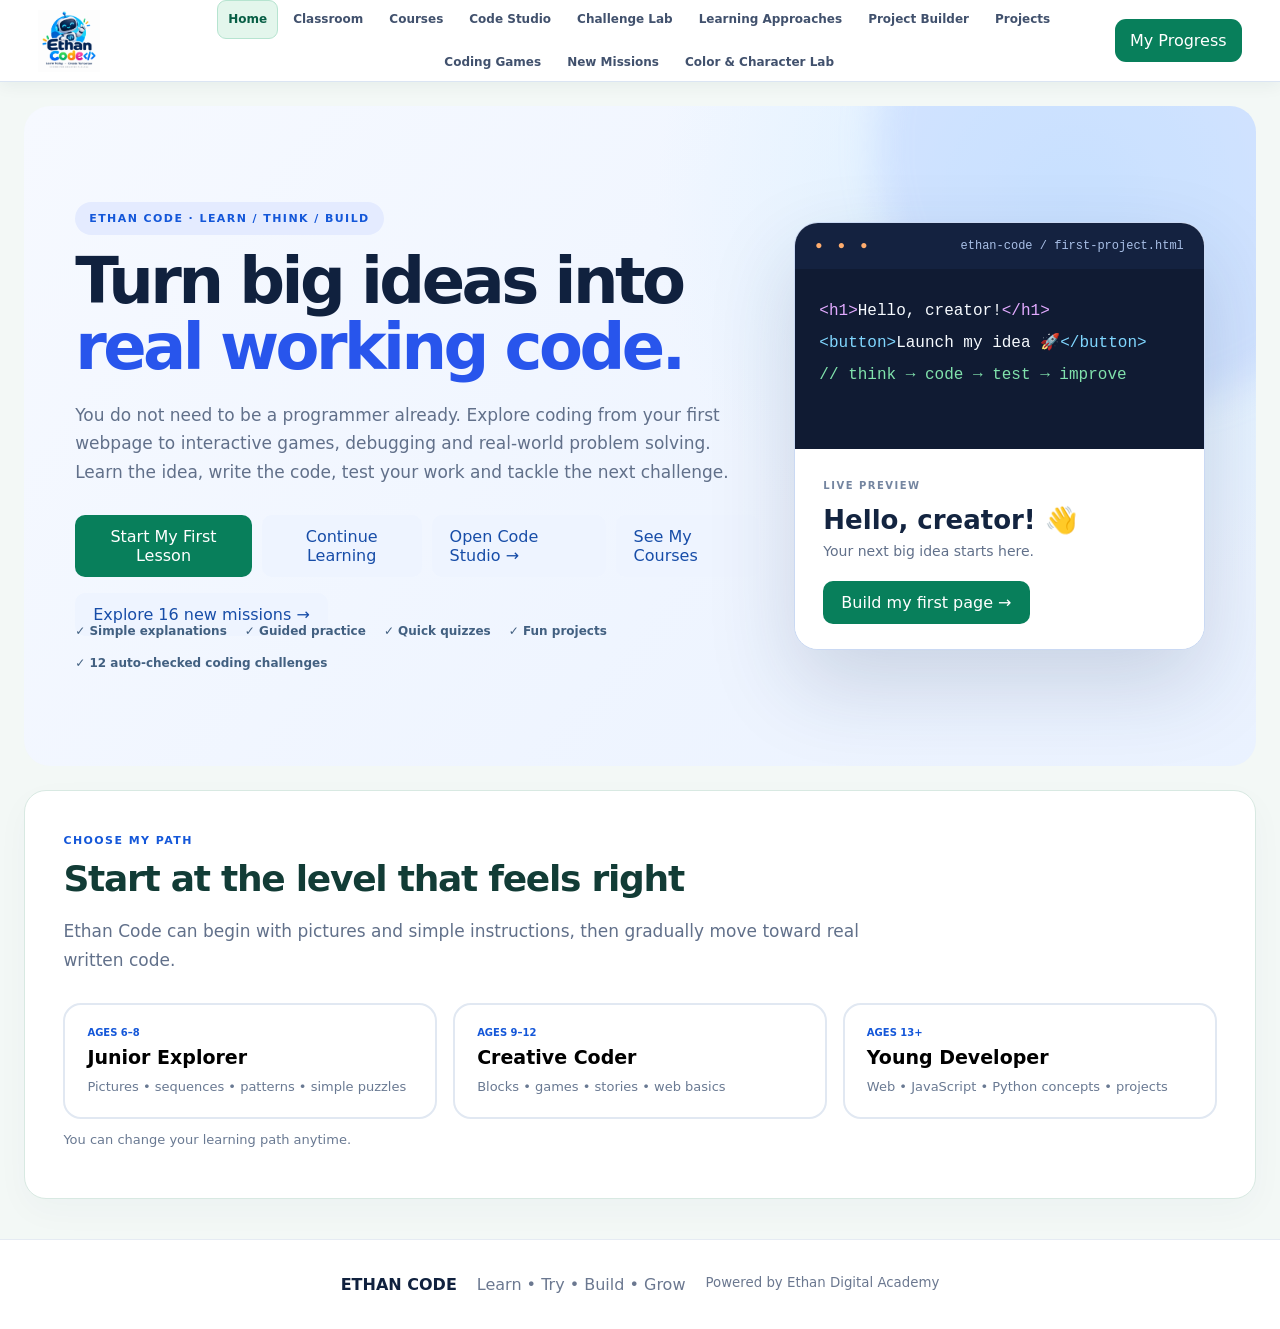
==== commit e844220a: "Add files via upload" ====
--- a/index.html
+++ b/index.html
@@ -2,21 +2,23 @@
 <html lang="en">
 <head>
 <meta charset="utf-8"><meta name="viewport" content="width=device-width,initial-scale=1">
-<title>Ethan Code | Coding Academy & Challenge Lab</title><meta name="description" content="Learn HTML, CSS and JavaScript with Ethan Code. Build real projects, solve progressive coding challenges and test your work in a live coding studio."><link rel="stylesheet" href="assets/style.css">
-</head>
-<body>
+<title>Home | Ethan Code</title><meta name="description" content="Learn HTML, CSS and JavaScript with Ethan Code. Build real projects, solve progressive coding challenges and test your work in a live coding studio."><link rel="stylesheet" href="assets/style.css"><link rel="stylesheet" href="assets/upgrade.css">
+<style>main > :is(#classroom,#courses,#lesson,#adventure,#puzzles,#creative,#codeStudio,#challengeLab,#learningMethods,#projectBuilder,#projects){display:none!important} body{min-height:100vh} main{min-height:65vh} nav a[aria-current="page"]{color:#2563eb;text-decoration:underline;text-underline-offset:7px}</style><meta name="theme-color" content="#101c39"><link rel="icon" type="image/png" href="assets/ethan-code-logo.png"></head>
+<body class="academy-page page-index">
+<a class="skip-link" href="#mainContent">Skip to main content</a>
 <header class="top">
- <a class="brand" href="#" aria-label="Ethan Code home"><img class="official-logo" src="assets/ethan-code-logo.png" alt="Ethan Code"></a>
- <button class="menubtn" id="menuBtn" aria-label="Open menu">☰</button><nav id="mainNav"><a href="#classroom">My Classroom</a><a href="#courses">Courses</a><a href="#codeStudio">Code Studio</a><a href="#practice">Practice</a><a href="#projects">Projects</a><a href="#challengeLab">Challenge Lab</a></nav>
+ <a class="brand" href="index.html" aria-label="Ethan Code home"><img class="official-logo" src="assets/ethan-code-logo.png" alt="Ethan Code"></a>
+ <button class="menubtn" id="menuBtn" type="button" aria-label="Open navigation" aria-controls="mainNav" aria-expanded="false">☰</button><nav id="mainNav" aria-label="Main navigation"><a href="index.html" aria-current="page">Home</a><a href="classroom.html">Classroom</a><a href="courses.html">Courses</a><a href="studio.html">Code Studio</a><a href="challenges.html">Challenge Lab</a><a href="methods.html">Learning Approaches</a><a href="builder.html">Project Builder</a><a href="projects.html">Projects</a><a href="adventure.html">Coding Games</a><a href="missions.html">New Missions</a><a href="colors.html">Color & Character Lab</a></nav>
  <button class="pill" id="progressBtn">My Progress</button>
 </header>
 
-<main>
+<main id="mainContent">
+
 <section class="hero"><div class="hero-glow" aria-hidden="true"></div>
  <div><span class="tag">ETHAN CODE · LEARN / THINK / BUILD</span><h1>Turn big ideas into <em>real working code.</em></h1>
  <p>You do not need to be a programmer already. Explore coding from your first webpage to interactive games, debugging and real-world problem solving. Learn the idea, write the code, test your work and tackle the next challenge.</p>
- <div class="heroactions"><button class="primary" id="startBtn">Start My First Lesson</button><button class="secondary" id="continueBtn">Continue Learning</button><a class="secondary" href="#codeStudio">Open Code Studio →</a><a class="secondary" href="#courses">See My Courses</a></div>
- <div class="promise"><span>✓ Simple explanations</span><span>✓ Guided practice</span><span>✓ Quick quizzes</span><span>✓ Fun projects</span><span>✓ 12 auto-checked coding challenges</span></div></div>
+ <div class="heroactions"><button class="primary" id="startBtn">Start My First Lesson</button><button class="secondary" id="continueBtn">Continue Learning</button><a class="secondary" href="studio.html">Open Code Studio →</a><a class="secondary" href="courses.html">See My Courses</a></div>
+ <a class="secondary" href="missions.html">Explore 16 new missions →</a><div class="promise"><span>✓ Simple explanations</span><span>✓ Guided practice</span><span>✓ Quick quizzes</span><span>✓ Fun projects</span><span>✓ 12 auto-checked coding challenges</span></div></div>
  <div class="hero-card hero-terminal"><div class="terminal-top"><span class="terminal-dots">● ● ●</span><span>ethan-code / first-project.html</span></div><div class="terminal-code"><span class="code-purple">&lt;h1&gt;</span>Hello, creator!<span class="code-purple">&lt;/h1&gt;</span><br><span class="code-blue">&lt;button&gt;</span>Launch my idea 🚀<span class="code-blue">&lt;/button&gt;</span><br><span class="code-green">// think → code → test → improve</span></div><div class="terminal-preview"><span>LIVE PREVIEW</span><h3>Hello, creator! 👋</h3><p>Your next big idea starts here.</p><button class="primary" id="missionBtn">Build my first page →</button></div></div>
 </section>
 
@@ -53,7 +55,7 @@
   <article><span class="step">2</span><div><h3>Simple meaning</h3><p id="simpleMeaning"></p></div></article>
   <article><span class="step">3</span><div><h3>Think about it like this</h3><div class="story" id="everydayExample"></div></div></article>
   <article><span class="step">4</span><div><h3>Let me show you</h3><div class="showme" id="showMe"></div></div></article>
-  <article><span class="step">5</span><div><h3>Try it with me</h3><p id="tryWithMe"></p><button class="practicebtn" id="openPractice">Open Practice Box</button></div></article>
+  <article><span class="step">5</span><div><h3>Try it with me</h3><p id="tryWithMe"></p><button class="practicebtn" id="openPractice">Open Code Studio</button></div></article>
   <article><span class="step">6</span><div><h3>Your turn</h3><p id="yourTurn"></p></div></article>
  </div>
  <div class="helpbar"><b>Need help?</b><button id="explainAgain">Explain it another way</button><button id="showHint">Give me a hint</button><p id="helpText"></p></div><div class="quickcheck"><span class="tag">QUICK QUESTION</span><h3 id="checkQuestion"></h3><div id="checkOptions"></div><p id="checkFeedback"></p></div>
@@ -94,15 +96,9 @@
  <div class="studio-output" id="studioOutput"><div class="studio-output-top"><div><strong>Show My Page</strong><small>Your live result appears below. Click buttons in your page to test them.</small></div><button type="button" class="secondary" id="studioRefresh">↻ Refresh page</button></div><iframe id="studioFrame" title="My HTML CSS and JavaScript page" sandbox="allow-scripts allow-modals" referrerpolicy="no-referrer"></iframe></div></div>
  <p class="studio-note">This studio runs HTML, CSS and browser JavaScript. Java is a different language and requires a separate Java runtime; it cannot run in this webpage editor. Downloaded pages can be opened in your browser.</p>
 </section>
-<section class="section practice" id="practice">
- <span class="tag">PRACTICE CORNER</span><h2>Try your code here</h2><p class="lead">This box is only for practice. Follow the lesson, change one thing at a time, then press <b>Show My Page</b>.</p>
- <div class="practicebox"><div class="practicehelp"><b id="practiceTitle">My First Web Page</b><p id="practiceHelp">Type a heading and a short message. Mistakes are part of learning.</p></div>
- <div class="editors"><label>My HTML<textarea id="htmlCode"></textarea></label><label>My CSS<textarea id="cssCode"></textarea></label><label>My JavaScript<textarea id="jsCode"></textarea></label></div>
- <div class="practiceactions"><button class="secondary" id="resetCode">Start Again</button><button class="primary" id="runCode">Show My Page</button></div>
- <iframe id="preview" title="My practice result" sandbox="allow-scripts"></iframe></div>
-</section>
-
 <section class="section challenge-section" id="challengeLab"><div class="challenge-intro"><div><span class="tag">NEW · HANDS-ON CODING STUDIO</span><h2>Challenge Lab: think harder, build smarter.</h2><p class="lead">Twelve progressive coding tasks across HTML, CSS and JavaScript. Write real code, run a live preview, then check your solution against clear requirements. Unlock the next task as you progress—or explore any task at your own pace.</p></div><div class="challenge-stats"><strong id="challengeDone">0 / 12</strong><span>challenges completed on this device</span></div></div><div class="challenge-layout"><aside class="challenge-sidebar"><label for="challengeFilter">Find a challenge</label><input id="challengeFilter" type="search" placeholder="Search tasks, skills, levels…"><div class="challenge-list" id="challengeList"></div></aside><div class="challenge-workspace"><div class="challenge-header"><span class="tag" id="challengeLevel">LEVEL 1</span><span id="challengeSkill">HTML</span></div><h3 id="challengeTitle">Select a challenge</h3><p id="challengeDescription"></p><div class="challenge-requirements"><b>Acceptance criteria</b><ul id="challengeCriteria"></ul></div><details class="challenge-hint"><summary>Need a clue? Open a hint</summary><p id="challengeHint"></p></details><div class="challenge-editor-header"><b>YOUR CODE</b><span id="challengeLanguage">HTML</span></div><textarea id="challengeCode" spellcheck="false" aria-label="Challenge code editor"></textarea><div class="challenge-actions"><button class="secondary" id="challengeReset">Reset starter</button><button class="secondary" id="challengeRun">Run preview</button><button class="primary" id="challengeCheck">Check my solution ✓</button></div><div class="challenge-feedback" id="challengeFeedback" role="status" aria-live="polite">Write your solution, then run or check it.</div><iframe id="challengePreview" title="Challenge preview" sandbox="allow-scripts"></iframe></div></div></section>
+<section class="section" id="learningMethods"><div class="methods-head"><span class="tag">ETHAN CODE · THINKING & LEARNING ACADEMY</span><h2>Learn how to code. Learn how to solve problems.</h2><p class="lead">Explore 12 guided learning modules with examples, practical tasks, self-check questions and a capstone project. Choose a module, study the worked example, attempt the challenge and explain your reasoning.</p><div class="methods-progress" id="methodsProgress" aria-live="polite">0 / 12 modules completed</div></div><div class="methods-layout"><aside class="methods-menu"><label for="methodsSearch">Find a learning module</label><input id="methodsSearch" type="search" placeholder="Search methods and skills"><div id="methodsList"></div></aside><article class="methods-lesson" id="methodsLesson"><span class="tag" id="methodsType">LEARNING METHOD</span><h3 id="methodsTitle">Choose a module</h3><p id="methodsIntro"></p><h4>How it works</h4><p id="methodsExplain"></p><h4>Worked example</h4><div id="methodsExample"></div><h4>Try it yourself</h4><p id="methodsTask"></p><label for="methodsAnswer"><strong>My explanation or solution</strong></label><textarea id="methodsAnswer" rows="5" placeholder="Write your plan, reasoning, code or solution here..."></textarea><div class="methods-actions"><button class="secondary" id="methodsHint" type="button">Show hint</button><button class="secondary" id="methodsExampleBtn" type="button">Load example in Code Studio</button><a class="secondary" href="studio.html">Open Code Studio ↗</a></div><p id="methodsHintText" hidden></p><fieldset class="methods-quiz"><legend id="methodsQuestion">Knowledge check</legend><div id="methodsOptions"></div></fieldset><p id="methodsFeedback" role="status" aria-live="polite"></p><button class="primary" id="methodsComplete" type="button" disabled>Complete module ✓</button><button class="secondary" id="methodsNext" type="button">Next module →</button></article></div></section>
+<section class="section" id="projectBuilder"><span class="tag">ETHAN CODE · PROJECT BUILDER</span><h2>From first idea to published website</h2><p class="lead">Create a project, save versions, test your page, download all three source files, and publish your finished work.</p><div class="builder-grid"><div class="builder-panel"><label for="projectName">Project name</label><input id="projectName" maxlength="70" placeholder="My science club website"><label for="projectDescription">What will your project do?</label><textarea id="projectDescription" rows="3" placeholder="Describe your goal and who will use it"></textarea><div class="builder-buttons"><button id="projectSave" class="primary" type="button">Save project version</button><button id="projectNew" class="secondary" type="button">New project</button><button id="projectZip" class="secondary" type="button">Download complete project ZIP</button></div><p id="projectMessage" role="status" aria-live="polite"></p><h3>My saved projects</h3><div id="projectList"></div></div><div class="builder-panel"><h3>My publishing journey</h3><p>Complete each stage and record your progress. Publish only work you are comfortable sharing publicly.</p><div id="publishSteps"></div></div></div></section>
 <section class="section soft" id="projects">
  <span class="tag">MY PROJECTS</span><h2>Make something you can be proud of</h2><div class="projectgrid">
  <article><div>🌟</div><h3>All About Me Page</h3><p>Create a friendly webpage about an imaginary character, hobby or school club.</p><span>Starter Project</span></article>
@@ -115,4 +111,4 @@
 
 <div class="modal hidden" id="progressModal"><div class="modalbox"><button class="x" id="closeProgress">×</button><span class="tag">MY PROGRESS</span><h2>Look how far you have come!</h2><div class="stars" id="starCount">⭐ 0 learning stars</div><div class="progressline"><i id="progressBar"></i></div><p id="progressText"></p><div id="badges" class="badges"></div><div class="progressactions"><button class="secondary" id="continueProgress">Continue Learning</button><button class="danger-lite" id="resetProgress">Reset My Progress</button></div></div></div>
 <footer><b>ETHAN CODE</b><span>Learn • Try • Build • Grow</span><small>Powered by Ethan Digital Academy</small></footer>
-<script src="assets/app.js"></script><script src="assets/studio.js"></script><script src="assets/challenges.js"></script></body></html>+<script src="assets/project-builder.js" defer></script><script src="assets/methods.js" defer></script><script src="assets/app.js"></script><script src="assets/studio.js"></script><script src="assets/challenges.js"></script><script>window.ETHAN_PAGE=location.pathname.split('/').pop()||'index.html';document.addEventListener('click',function(e){const t=e.target.closest('#startBtn,#continueBtn,#missionBtn,#openPractice,#methodsExampleBtn,#methodsNext,#continueProgress');if(!t)return;const target={'startBtn':'courses.html?start=1','continueBtn':'courses.html?continue=1','missionBtn':'studio.html','openPractice':'studio.html','methodsExampleBtn':'studio.html','continueProgress':'courses.html?continue=1'}[t.id];if(target&&((t.id!=='openPractice'&&t.id!=='methodsExampleBtn')||window.ETHAN_PAGE!=='studio.html')){if(t.id==='methodsExampleBtn'){const ids=['studioHtml','studioCss','studioJs'];const draft=ids.map(id=>document.getElementById(id)?.value||'');localStorage.setItem('ethan-studio-transfer',JSON.stringify(draft));}e.stopImmediatePropagation();e.preventDefault();location.href=target;}},true);</script><script>document.querySelectorAll("#mainNav a").forEach(a=>{if(a.getAttribute("href")==="index.html")a.setAttribute("aria-current","page")});</script></body></html>
--- a/assets/style.css
+++ b/assets/style.css
@@ -14,3 +14,24 @@
 
 /* Standalone live coding studio */
 .studio-section{background:linear-gradient(145deg,#f0f6ff,#fff 65%);border-radius:26px}.studio-heading{display:flex;align-items:center;justify-content:space-between;gap:20px;flex-wrap:wrap}.studio-status{border-radius:99px;background:#e1f7e9;color:#12653c;padding:9px 14px;font-weight:700}.studio-shell{border:1px solid #dce5f4;border-radius:20px;overflow:hidden;background:#fff;box-shadow:0 18px 45px #182f5914}.studio-toolbar{background:#14264b;color:#eaf1ff;display:flex;justify-content:space-between;align-items:center;gap:10px;flex-wrap:wrap;padding:10px 14px}.studio-toolbar>span{font-size:12px}.studio-tabs{display:flex;gap:7px}.studio-tab{border:1px solid #53668b;border-radius:10px;padding:10px 16px;color:#eaf1ff;background:transparent;cursor:pointer;font-weight:750}.studio-tab.active{background:#fff;color:#14264b}.studio-editors{background:#111d34;padding:14px}.studio-panel{display:none;color:#eaf1ff;font-weight:700}.studio-panel.active{display:block}.studio-panel textarea{display:block;box-sizing:border-box;width:100%;min-height:310px;resize:vertical;margin-top:10px;border:1px solid #516483;border-radius:12px;background:#091426;color:#d8f7e8;font:14px/1.6 ui-monospace,SFMono-Regular,Consolas,monospace;padding:18px;tab-size:2}.studio-actions{display:flex;gap:10px;flex-wrap:wrap;padding:16px;border-bottom:1px solid #e4eaf3}.studio-actions button{cursor:pointer}.studio-output{padding:16px;scroll-margin-top:85px}.studio-output-top{display:flex;justify-content:space-between;align-items:center;gap:12px;flex-wrap:wrap;margin-bottom:12px}.studio-output-top strong,.studio-output-top small{display:block}.studio-output-top small{color:#586b86;margin-top:5px}.studio-output iframe{display:block;box-sizing:border-box;width:100%;min-height:440px;border:1px solid #d5e0ed;border-radius:12px;background:#fff}.studio-note{font-size:13px;color:#52627d;margin-top:12px}@media(max-width:650px){.studio-tab{padding:9px}.studio-panel textarea{min-height:260px}.studio-output iframe{min-height:360px}}
+
+/* Ethan Code learning approaches */
+.methods-head{max-width:900px;margin-bottom:24px}.methods-progress{display:inline-block;background:#e9f7ef;color:#12673a;border-radius:100px;padding:9px 16px;font-weight:800;margin-top:14px}.methods-layout{display:grid;grid-template-columns:minmax(220px,290px) minmax(0,1fr);gap:22px;align-items:start}.methods-menu,.methods-lesson{background:white;border:1px solid #dce5f4;border-radius:20px;padding:22px;box-shadow:0 12px 35px #102b5210}.methods-menu{max-height:720px;overflow:auto}.methods-menu input{width:100%;padding:12px;border:1px solid #cbd5e1;border-radius:10px;margin:12px 0}.method-choice{display:block;width:100%;text-align:left;margin:6px 0;padding:12px;border:1px solid #dce5f4;border-radius:10px;background:#f6f9ff;color:#193b69;cursor:pointer}.method-choice.selected{background:#183e86;color:white}.methods-lesson h3{font-size:clamp(1.5rem,3vw,2.2rem);margin:12px 0}.methods-lesson h4{margin:22px 0 8px}.methods-lesson textarea{display:block;width:100%;min-height:120px;border:1px solid #b9c9e2;border-radius:12px;padding:14px;margin:12px 0;color:#172b52;background:#fff}.methods-actions{display:flex;flex-wrap:wrap;gap:10px;margin:14px 0}.methods-quiz{border:1px solid #cbd5e1;border-radius:12px;padding:16px;margin:20px 0}.method-option{display:block;padding:9px;margin:5px 0;border-radius:8px;background:#f5f8fd;cursor:pointer}#methodsFeedback{min-height:24px;font-weight:700;color:#155e43}#methodsExample{border-left:4px solid #2563eb;padding:12px;background:#f3f7ff;border-radius:8px}#methodsHintText{padding:12px;background:#fff8e4;border-radius:8px}@media(max-width:780px){.methods-layout{grid-template-columns:1fr}.methods-menu{max-height:290px}.methods-menu,.methods-lesson{padding:16px}}
+
+/* Project Builder */
+.builder-grid{display:grid;grid-template-columns:1fr 1fr;gap:22px;margin-top:22px}.builder-panel{background:#fff;border:1px solid #d9e4f4;border-radius:20px;padding:22px;min-width:0}.builder-panel label{display:block;font-weight:700;margin:14px 0 7px}.builder-panel input,.builder-panel textarea{width:100%;box-sizing:border-box;border:1px solid #b8c9e2;border-radius:10px;padding:12px;font:inherit}.builder-buttons{display:flex;flex-wrap:wrap;gap:8px;margin-top:15px}.builder-buttons button{min-height:42px}.saved-project{padding:12px;border:1px solid #d9e4f4;border-radius:12px;margin:10px 0}.saved-project button{margin:5px 6px 0 0}.publish-step{display:block;margin:10px 0;padding:12px;border:1px solid #d9e4f4;border-radius:12px}.publish-step input{width:auto;margin-right:8px}.builder-panel ol li{margin:10px 0;line-height:1.5}@media(max-width:780px){.builder-grid{grid-template-columns:1fr}}
+
+/* Ethan Code v8.6: unified international academy design */
+:root{--ink:#132440;--brand:#2457d6;--line:#dbe5f3;--surface:#fff;--canvas:#f5f8fd}html{scroll-padding-top:104px}body.academy-page{color:var(--ink);background:var(--canvas);font-family:Inter,ui-sans-serif,system-ui,-apple-system,"Segoe UI",sans-serif;-webkit-font-smoothing:antialiased}body.academy-page *,body.academy-page *::before,body.academy-page *::after{box-sizing:border-box}body.academy-page a,body.academy-page button,body.academy-page input,body.academy-page textarea{font:inherit}body.academy-page button,body.academy-page a{touch-action:manipulation}body.academy-page :focus-visible{outline:3px solid #f6ae35;outline-offset:3px}.skip-link{position:absolute;left:12px;top:-70px;background:#fff;color:#10213e;padding:12px 18px;z-index:1000;border-radius:9px}.skip-link:focus{top:10px}.top{position:sticky;top:0;z-index:40;background:#fff;border-bottom:1px solid var(--line);padding:9px clamp(18px,3vw,48px);gap:16px;min-height:82px}.top .brand{flex-shrink:0}.top .official-logo{width:116px;height:62px;object-fit:contain}.top nav{gap:3px;align-items:center;flex-wrap:wrap;justify-content:center}.top nav a{font-size:12px;line-height:1.2;padding:11px 10px;border-radius:9px;font-weight:750;color:#41516d;text-decoration:none;white-space:nowrap}.top nav a:hover,.top nav a[aria-current="page"]{background:#eaf0ff;color:#1948b8;text-decoration:none}.top .pill{white-space:nowrap;border-radius:11px;padding:12px 15px}.page-intro{display:grid;grid-template-columns:minmax(0,1.1fr) minmax(260px,.9fr);gap:clamp(24px,4vw,70px);align-items:center;margin:30px auto 0;width:min(1390px,94%);padding:clamp(30px,5vw,68px);border-radius:27px;background:linear-gradient(115deg,#102342,#1a3973 68%,#2457d6);color:#fff;overflow:hidden;position:relative;isolation:isolate}.page-intro::after{content:"";position:absolute;width:340px;height:340px;border-radius:50%;background:#60a5fa26;right:-120px;top:-160px;z-index:-1}.page-eyebrow{display:inline-flex;font-size:11px;font-weight:850;letter-spacing:.14em;color:#b7d7ff}.page-intro h1{font-size:clamp(30px,3.8vw,57px);letter-spacing:-.045em;line-height:1.12;margin:15px 0 18px;color:#fff;max-width:740px}.page-intro p{font-size:clamp(15px,1.4vw,18px);line-height:1.7;color:#dbe8ff;max-width:690px}.page-intro-actions{display:flex;flex-wrap:wrap;gap:12px;margin-top:26px}.page-intro-actions a{display:inline-flex;align-items:center;justify-content:center;padding:13px 18px;border-radius:11px;text-decoration:none;font-size:14px;font-weight:800}.page-intro-actions .primary{background:#f7c84d;color:#102342}.page-intro-actions .secondary{background:#ffffff15;color:#fff;border:1px solid #ffffff55}.page-intro-art{display:flex;flex-direction:column;gap:13px;background:#09182c;border:1px solid #ffffff3a;border-radius:18px;box-shadow:0 22px 45px #06132d60;padding:25px;min-width:0;transform:rotate(1deg)}.art-top{font:11px ui-monospace,monospace;letter-spacing:.08em;color:#92b8ef;border-bottom:1px solid #ffffff25;padding-bottom:13px;margin-bottom:8px}.art-line{font:clamp(12px,1.15vw,15px)/1.5 ui-monospace,SFMono-Regular,Consolas,monospace;color:#e7f2ff;white-space:nowrap}.art-line i{font-style:normal;color:#a6a5ff}.art-line b{color:#80e4b1}.art-indent{padding-left:20px}.art-status{font:11px ui-sans-serif,system-ui;color:#92efc2;border-top:1px solid #ffffff25;padding-top:15px;margin-top:8px}.academy-page main>.section{width:min(1390px,94%);margin:24px auto;padding:clamp(24px,3vw,45px);border-radius:22px;background:#fff;border:1px solid var(--line);box-shadow:0 12px 34px #1b376008}.academy-page main>.section.soft,.academy-page main>.section.challenge-section{background:#f0f5ff}.academy-page .section h2{letter-spacing:-.035em;line-height:1.16}.academy-page .section .lead{max-width:850px}.academy-page .levels article,.academy-page .coursegrid article,.academy-page .projectgrid article,.academy-page .builder-panel,.academy-page .challenge-sidebar,.academy-page .challenge-workspace,.academy-page .methods-menu,.academy-page .methods-lesson{box-shadow:0 8px 22px #1b376009;border-color:#dce6f4}.academy-page .primary,.academy-page .pill{transition:filter .15s,transform .15s}.academy-page .primary:hover,.academy-page .pill:hover{filter:brightness(1.06);transform:translateY(-1px)}.academy-page footer{background:#fff;margin-top:40px}.academy-page.page-index .hero{margin:24px auto;width:min(1390px,94%);border-radius:26px;padding:clamp(28px,4vw,65px)}.academy-page.page-index .hero h1{max-width:720px}.academy-page .studio-shell{box-shadow:0 18px 40px #1b376012}.academy-page .studio-panel textarea,.academy-page #challengeCode{font-family:ui-monospace,SFMono-Regular,Consolas,monospace}.academy-page .menubtn{border:1px solid #dbe5f3;border-radius:9px;padding:10px 13px;background:#f3f7ff;color:#173c79}.academy-page .menubtn[aria-expanded="true"]{background:#dce9ff}@media(max-width:1120px){.top nav a{padding:9px 7px;font-size:11px}.page-intro{grid-template-columns:1fr 0.8fr}}@media(max-width:950px){.top nav{display:none}.top nav.open{display:flex;flex-direction:column;align-items:stretch;position:absolute;top:100%;left:0;right:0;padding:18px 5%;background:#fff;box-shadow:0 15px 24px #122b4d1c;border-bottom:1px solid var(--line);max-height:calc(100vh - 82px);overflow:auto}.top nav a{font-size:14px;padding:13px}.page-intro{grid-template-columns:1fr}.page-intro-art{max-width:590px;transform:none}.top .pill{margin-left:0}}@media(max-width:620px){.page-intro{width:96%;padding:27px 20px;margin-top:12px;border-radius:17px}.page-intro-art{padding:18px}.page-intro-actions a{width:100%}.academy-page main>.section{width:96%;padding:22px 16px;border-radius:16px;margin:12px auto}.academy-page.page-index .hero{width:96%;padding:27px 20px}.academy-page .heroactions{display:flex;flex-wrap:wrap}.academy-page .heroactions>*{max-width:100%}.academy-page .builder-panel,.academy-page .challenge-workspace,.academy-page .methods-lesson{padding:16px}.academy-page .studio-actions button{width:100%}}@media(prefers-reduced-motion:reduce){.academy-page *, .academy-page *::before,.academy-page *::after{scroll-behavior:auto!important;transition:none!important;animation:none!important}}
+/* v8.7: balanced page headers and consistent responsive spacing */
+.academy-page .page-intro{width:min(1280px,calc(100% - 48px));margin:28px auto 0;padding:clamp(28px,4vw,54px);grid-template-columns:minmax(0,1fr) minmax(0,1fr);gap:clamp(24px,3.5vw,48px);align-items:stretch;border-radius:24px}
+.academy-page .page-intro-copy{min-width:0;display:flex;flex-direction:column;align-items:flex-start;justify-content:center}
+.academy-page .page-intro h1{font-size:clamp(32px,3.5vw,52px);overflow-wrap:break-word;max-width:19ch}
+.academy-page .page-intro p{max-width:58ch}
+.academy-page .page-intro-art{width:100%;min-width:0;max-width:none;transform:none;align-self:stretch;justify-content:center;padding:clamp(20px,2.7vw,36px);border-radius:17px;overflow:hidden;box-shadow:0 16px 35px #06132d35}
+.academy-page .art-line{display:block;font-size:clamp(12px,1.15vw,16px);line-height:1.8;white-space:normal;overflow-wrap:anywhere}
+.academy-page .art-top,.academy-page .art-status{overflow-wrap:anywhere;line-height:1.5}
+.academy-page main>.section{width:min(1280px,calc(100% - 48px));margin:24px auto}
+.academy-page.page-index .hero{width:min(1280px,calc(100% - 48px))}
+@media(max-width:850px){.academy-page .page-intro{grid-template-columns:1fr;gap:24px}.academy-page .page-intro-art{min-height:220px}.academy-page .page-intro h1{max-width:24ch}}
+@media(max-width:620px){.academy-page .page-intro,.academy-page main>.section,.academy-page.page-index .hero{width:calc(100% - 24px)}.academy-page .page-intro{padding:26px 20px;margin-top:12px}.academy-page .page-intro-art{padding:20px;min-height:190px}.academy-page .page-intro h1{font-size:clamp(29px,8vw,39px)}.academy-page .art-line{font-size:12px}}
--- a/assets/upgrade.css
+++ b/assets/upgrade.css
@@ -0,0 +1,15 @@
+/* Ethan Code v8.9 shared visual system */
+:root{--ethan-green:#087f5b;--ethan-navy:#102b3d;--ethan-bg:#f3f8f6}
+body.academy-page{background:var(--ethan-bg)}
+.academy-page .page-intro{background:linear-gradient(115deg,#083e37 0%,#086b57 57%,#138b73 100%);grid-template-columns:minmax(0,1.15fr) minmax(0,.85fr);width:min(1280px,calc(100% - 48px));gap:clamp(24px,3vw,44px);padding:clamp(28px,4vw,56px)}
+.academy-page .page-intro-art{transform:none!important;min-width:0;width:100%;max-width:100%;overflow:hidden;background:#082c2b;border:1px solid #8bdbc16b;box-shadow:0 18px 45px #002b2440;justify-content:center}
+.academy-page .art-line{white-space:normal!important;overflow-wrap:anywhere;line-height:1.65}.academy-page .art-status{color:#b5f6d8}
+.academy-page .page-intro p{color:#e0f7ed}.academy-page .page-eyebrow{color:#bbf7d0}.academy-page .page-intro-actions .primary{background:#d9f99d;color:#143f32}
+.academy-page .top{box-shadow:0 3px 16px #103d3310}.academy-page .top nav{gap:4px}.academy-page .top nav a{border:1px solid transparent}.academy-page .top nav a:hover,.academy-page .top nav a[aria-current="page"]{background:#e3f6ec;color:#075e45;border-color:#b6e4d0}
+.academy-page .primary,.academy-page .pill{background:#087f5b;color:#fff}.academy-page .primary:hover,.academy-page .pill:hover{background:#066b4c}.academy-page .section h2{color:#123c36}
+.academy-page main>.section{width:min(1280px,calc(100% - 48px));border-color:#d8e9e2}.academy-page .levels article,.academy-page .coursegrid article,.academy-page .projectgrid article{transition:transform .2s,box-shadow .2s,border-color .2s}.academy-page .levels article:hover,.academy-page .coursegrid article:hover,.academy-page .projectgrid article:hover{border-color:#8bc9b0;box-shadow:0 14px 30px #0b614315;transform:translateY(-2px)}
+.academy-page :is(a,button,input,select,textarea):focus-visible{outline:3px solid #e9a123;outline-offset:3px}
+@media(max-width:950px){.academy-page .page-intro{grid-template-columns:minmax(0,1fr)}.academy-page .page-intro-art{max-width:640px}}
+@media(max-width:620px){.academy-page .page-intro,.academy-page main>.section{width:calc(100% - 24px)}.academy-page .page-intro-art{padding:18px}.academy-page .art-line{font-size:12px}.academy-page .top nav.open{display:flex}}
+.mission-wrap{width:min(1280px,calc(100% - 48px));margin:30px auto 60px}.mission-intro{padding:clamp(28px,5vw,60px);border-radius:24px;background:linear-gradient(120deg,#073d36,#0b8566);color:#fff}.mission-intro h1{font-size:clamp(32px,4vw,54px);margin:10px 0}.mission-intro p{max-width:780px;line-height:1.7;color:#e2f8ed}.mission-controls{display:flex;flex-wrap:wrap;gap:12px;align-items:center;margin:24px 0}.mission-controls select,.mission-controls input{padding:12px;border:1px solid #b9d6c9;border-radius:10px;min-width:180px}.mission-cards{display:grid;grid-template-columns:repeat(auto-fit,minmax(min(100%,290px),1fr));gap:18px}.mission-card{background:#fff;border:1px solid #d2e6dc;border-radius:18px;padding:22px;box-shadow:0 10px 25px #104b3210}.mission-card h2{font-size:21px;margin:10px 0}.mission-card p,.mission-card li{line-height:1.6;color:#425e54}.mission-card code{background:#edf8f1;border-radius:4px;padding:2px 4px;overflow-wrap:anywhere}.mission-card details{margin:12px 0}.mission-card summary{cursor:pointer;font-weight:750}.mission-card textarea{width:100%;min-height:120px;padding:12px;border:1px solid #b9d6c9;border-radius:10px;font:13px/1.5 ui-monospace,monospace;resize:vertical}.mission-card button,.mission-link{display:inline-block;background:#087f5b;color:white;border:0;border-radius:9px;padding:11px 14px;margin-top:10px;font-weight:750;text-decoration:none;cursor:pointer}.mission-card .feedback{min-height:22px;font-size:13px}.mission-card .completed{color:#076c4c;font-weight:800}.mission-footer{background:#fff;padding:26px;border-radius:18px;margin-top:24px;border:1px solid #d2e6dc}
+@media(max-width:620px){.mission-wrap{width:calc(100% - 24px)}.mission-controls>*{flex:1}}
